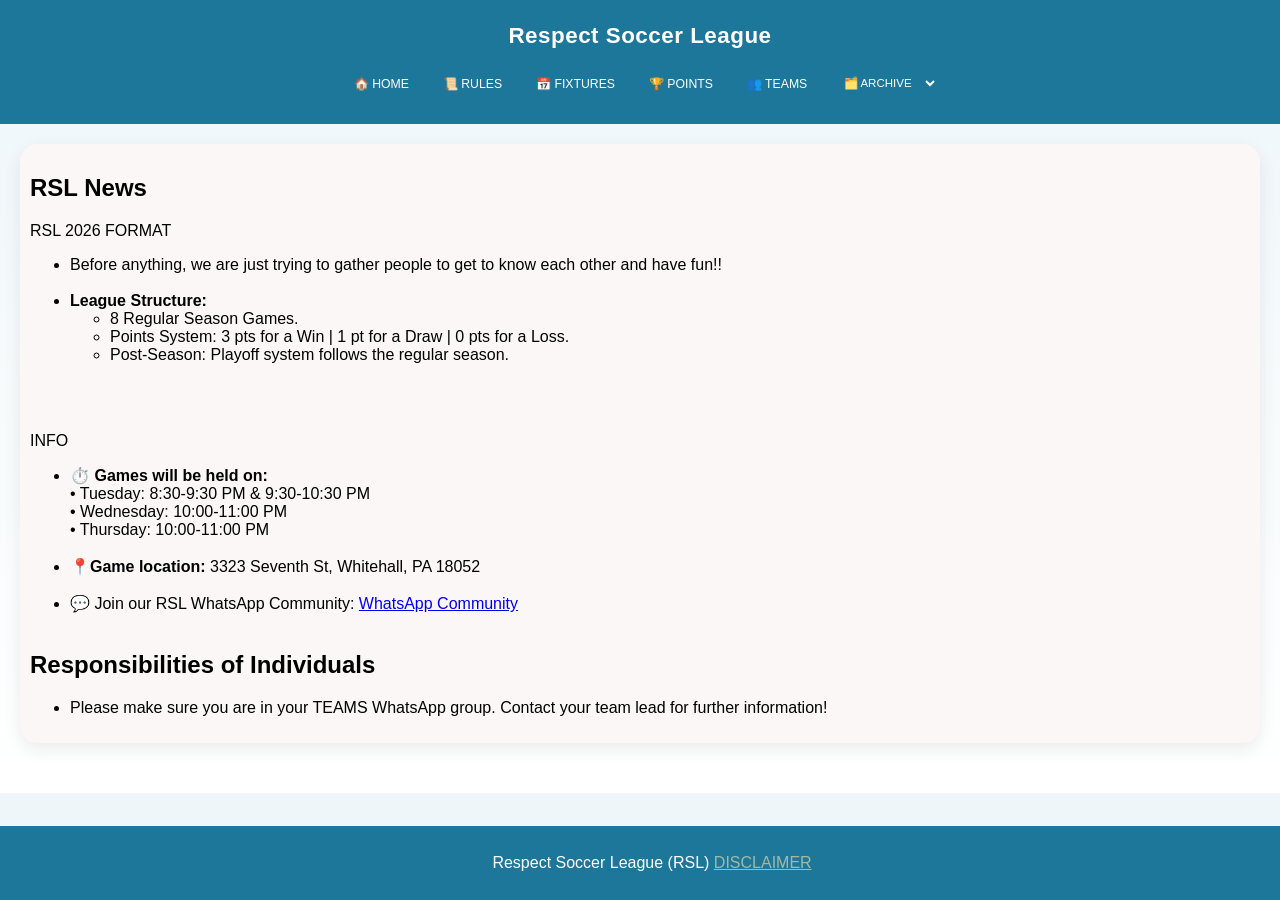
==== index.html @ 3c0e9863 "Update game format and rules" ====
<!DOCTYPE html>
<html lang="en">
<head>
    <meta http-equiv="refresh" content="21600">
        <!-- Google tag (gtag.js) -->
    <script async src="https://www.googletagmanager.com/gtag/js?id=G-33SEFYBZ3E"></script>
    <script>
      window.dataLayer = window.dataLayer || [];
      function gtag(){dataLayer.push(arguments);}
      gtag('js', new Date());

      gtag('config', 'G-33SEFYBZ3E');
    </script>
    <meta charset="UTF-8">
    <meta name="viewport" content="width=device-width, initial-scale=1.0">
    <link rel="stylesheet" href="styles.css">
    <link rel="icon" href="./images/favicon.png" type="image/png">
    <title>RSL</title>
</head>
<script src="nav.js"></script>  
<body>
    <header>
        <h1>Respect Soccer League</h1>
        <button class="menu-toggle" id="menuToggle">
            ☰ <span>Menu</span> ⚽
        </button>
        <nav>
            <ul>
                <li class="always-show"><a href="./">🏠 HOME</a></li>

                <li class="menu-only"><a href="./rules">📜 RULES</a></li>

                <li class="always-show"><a href="./fixtures">📅 FIXTURES</a></li>

                <li class="menu-only"><a href="./league_points">🏆 POINTS</a></li>

                <li class="menu-only"><a href="./teams">👥 TEAMS</a></li>

                <li class="menu-only">
                    <select id="myDropdown">
                        <option value="" selected disabled>🗂️ ARCHIVE</option>

                        <optgroup label="Archive - 2024">
                          <option value="./archive/2024_league_points">League</option>
                          <option value="./archive/2024_group_a_points">Group A</option>
                          <option value="./archive/2024_group_b_points">Group B</option>
                        </optgroup>
                        
                        <optgroup label="Archive - 2023">
                          <option value="./archive/2023">League</option>
                        </optgroup>
                    </select>
                </li>            
            </ul>
        </nav>
    </header>

    <main>
        <section class="teams">
            <h2>RSL News</h2>
            <p>RSL 2026 FORMAT</p>
            <ul>
                <li>Before anything, we are just trying to gather people to get to know each other and have fun!!</li>
                <br>
                <li><strong>League Structure:</strong>
                    <ul>
                        <li>8 Regular Season Games.</li>
                        <li>Points System: 3 pts for a Win | 1 pt for a Draw | 0 pts for a Loss.</li>
                        <li>Post-Season: Playoff system follows the regular season.</li>
                    </ul>
                </li>
                <br>
            </ul>

            <br>

            <p>INFO</p>
            <ul>
                <li>⏱️ <strong>Games will be held on:</strong>
                    <br>• Tuesday: 8:30-9:30 PM & 9:30-10:30 PM
                    <br>• Wednesday: 10:00-11:00 PM
                    <br>• Thursday: 10:00-11:00 PM
                </li>
                <br>
                <li>📍<strong>Game location:</strong> 3323 Seventh St, Whitehall, PA 18052</li>
                <br>
                <li>💬 Join our RSL WhatsApp Community: <a href="https://chat.whatsapp.com/EWwjr1f79zW0HqxTsPFNQQ">WhatsApp Community</a></li>
                <br>
            </ul>

            <h2>Responsibilities of Individuals</h2>
            <ul>
                <li>Please make sure you are in your TEAMS WhatsApp group. Contact your team lead for further information!</li>
            </ul>
        </section>
    </main>

    <footer>
        <p> Respect Soccer League (RSL) <a class="disclaimer" href="./disclaimer"> DISCLAIMER</a></p>
    </footer>
</body>
</html>
---- styles.css ----
body {
    font-family: Arial, sans-serif;
    margin: 0;
    padding: 0;
    background: linear-gradient(to bottom, #eef6f9, #ffffff);
}

header {
    background-color: rgb(29, 119, 155);
    color: white;
    padding: .1rem;
    text-align: center;
    z-index: 1000;
}

.header2 {
    background-color: rgb(29, 119, 155);
    color: white;
    padding: .1rem;
    text-align: center;
    width: 100%;
    position: fixed;
    transition: top 0.6s;
    z-index: 1000;
}

header h1 {
    font-size: 1.4em;
    font-weight: 700;
    letter-spacing: 0.5px;
}  

nav ul {
    list-style: none;
    font-size: .90em; 
}

nav ul li {
    display: inline;
    margin-right: 15px;
}

nav ul li a {
    color: white;
    text-decoration: none;
    font-size: .5em
}

main {
    padding: 20px;
}

.mainpadding {
    padding: 3px;
}

.teams, .fixtures {
    margin-bottom: 30px;
}

footer {
    background-color: rgb(29, 119, 155);
    color: white;
    text-align: center;
    padding: .75rem;
    position: fixed;
    bottom: 0;
    width: 100%;
}

.disclaimer {
    color: #a2b9a2;
}

/* Additional styles for teams page */
.teams {
    background-color: #fcf7f7;
    padding: 10px;
    border-radius: 40px;
}

/* Additional styles for pointss page */
.pointss {
    background-color: #d2edee;
    padding: 15px;
    border-radius: 40px;
    margin-bottom: 20px;
}

/* Additional styles for pointss2 page */
.pointss2 {
    background-color: #65939322;
    padding: 15px;
    border-radius: 40px;
    margin-bottom: 20px;
}




/* Additional styles for fixtures page */
.fixtures th[colspan] {
    background-color: #84c7db;
    padding: 3px;
    border-radius: 0px;
}

.fixtures ul {
    list-style: none;
    padding: 0;
}

.fixtures li {
    margin-bottom: 10px;
}

.fixtures h2 {
    text-align: center;
    background-color: #55b3ce;
    border-radius: 40px;
}

.fixtures table {
    text-align: center;
    background-color: #eef8fb;
}

.fixtures tr {
    text-align: center;
    background-color: #cbebf3;
}

/* Use class when on current week on the fixture.html file */
.current h2 {
    text-align: center;
    background-color: #1dc211;
    border-radius: 40px;
}

.currenttable th {
    text-align: center;
    background-color: #49d83e;
}

.currenttable tr {
    text-align: center;
    background-color: rgb(193, 235, 189);
}

/* Use class when on week is completed on the fixture.html file */
.done h2 {
    text-align: center;
    background-color: #e32323;
    border-radius: 40px;
}

.donetable th {
    text-align: center;
    background-color: #e55040;
}

.donetable tr {
    text-align: center;
    background-color: #d5cdcd;
}




/* Additional styles for points page */
.points {
    background-color: #fcf7f7;
    padding: 20px;
    border-radius: 40px;
    overflow-x: auto; /* Add horizontal scrollbar if needed */
}

table {
    width: 100%;
    border-collapse: collapse;
    margin-top: 10px;
    table-layout: fixed;
}

th, td {
    padding: 2px;
    text-align: center;
    border: 1.3px solid rgba(19, 16, 16, 0.914);
}

th {
    background-color: #f2f2f2e7;
}

/* Style the header cells differently if needed */
/* th:nth-child(1) { background-color: #ccc; } */


@media (max-width: 600px) {
    nav ul {
      flex-wrap: wrap;
      gap: 6px;
    }
  
    nav ul li a,
    nav select {
      font-size: 0.9em;
    }

    table {
        font-size: 0.8em;
      }
    
      th, td {
        padding: 6px;
      }
  }  

iframe {
    max-width: 100%;
}

/* Custom styles for the dropdown */
select {
    
    border: none;
    font-family: Arial, sans-serif;
    margin: 0;
    background-color: rgb(29, 119, 155);
    color: white;
    text-align: center;
    text-decoration: none;
    font-size: .5em
}

/* Style for the options */
select option {
    background-color: rgb(29, 119, 155); /* Set background color for options */
    color: #333; /* Set text color for options */
}

/* Style for the selected option */
select option:checked {
    background-color: rgb(29, 119, 155); /* Set background color for the selected option */
}

img {
    max-width: 100%;
    height: auto; /* This ensures the image maintains its aspect ratio */
}

.archive_div {
    background-color: rgb(226, 236, 246);
    padding: 10px;
    border-radius: 30px;
    margin-bottom: 5px;
}

.archive_ol {
    font-size: .9em
}

/* ============================= */
/* MODERN NAV OVERRIDES */
/* ============================= */

header {
    position: sticky;
    top: 0;
    z-index: 1000;
    padding: 8px 12px;
  }
  
  nav ul {
    display: flex;
    justify-content: center;
    align-items: center;
    gap: 10px;
    padding: 6px 0;
  }
  
  nav ul li {
    display: block; /* override inline */
    margin: 0;
  }
  
  nav ul li a {
    font-size: 0.85em; /* readable on mobile */
    padding: 6px 12px;
    border-radius: 8px;
    transition: background 0.2s ease;
  }
  
  nav ul li a:hover,
  nav ul li a.active {
    background: rgba(255, 255, 255, 0.25);
  }
  
  /* Dropdown match nav style */
  nav select {
    font-size: 0.8em;
    padding: 6px 10px;
    border-radius: 8px;
  }
  
  .teams,
  .fixtures,
  .points,
  .pointss,
  .pointss2 {
    border-radius: 18px;
    box-shadow: 0 6px 18px rgba(0, 0, 0, 0.08);
  }

  /* ============================= */
/* HAMBURGER MENU */
/* ============================= */

.menu-toggle {
    display: none;
    align-items: center;
    gap: 6px;
    font-size: 1.1em;
    font-weight: 600;
    background: rgba(255,255,255,0.15);
    border: 1px solid rgba(255,255,255,0.4);
    color: white;
    -webkit-tap-highlight-color: transparent;
    padding: 6px 12px;
    border-radius: 20px;
  }
  
  .menu-toggle span {
    font-size: 0.9em;
  }
  
  /* Mobile only */
  @media (max-width: 600px) {
    .menu-toggle {
      display: inline-flex;
    }
  
    nav {
      display: none;
    }
  
    nav.open {
      display: block;
    }
  
    nav ul {
      flex-direction: column;
      gap: 8px;
      background-color: rgb(29, 119, 155);
      padding: 10px;
      border-radius: 10px;
    }
  
    nav ul li a,
    nav select {
      width: 100%;
      text-align: center;
      font-size: 1em;
    }
  }
  
  select optgroup {
    font-weight: bold;
  }
  
.fixtures-table {
    width: 100%;
    border-collapse: separate; /* Changed from collapse to separate */
    border-spacing: 0;         /* Keeps internal borders tight */
    margin-bottom: 0;          /* Reset this so it doesn't fight the container */
    border: 2px solid #333;
    box-shadow: 0 4px 6px rgba(0,0,0,0.1); /* Optional: adds a nice shadow to separate them visually */
}

/* The top "Week 1" style bar */
.week-title-row th {
    background-color: #8bbcd5; /* Teal/Blue color from your image */
    color: black;
    padding: 6px !important;   /* Was 12px */
    font-size: 1.1rem !important; /* Was 1.4rem */
    letter-spacing: 2px;
    border: 1px solid #333;
    text-shadow: 1px 1px 2px rgba(0,0,0,0.2);
    text-transform: uppercase;
    letter-spacing: 2px;
}

/* The Date Header style bar */
.date-header-row th {
    background-color: #b3d7e9; /* Lighter blue */
    color: #000;
    padding: 4px !important;   /* Was 8px */
    font-size: 0.95rem !important; /* Was 1.1rem */
    border: 1px solid #333;
}

/* The main table headers (Home, Dates, Away) */
.fixtures-table thead th {
    background-color: #8bbcd5;
    padding: 10px;
    border: 1px solid #333;
}

/* Individual game rows */
.game-row td {
    padding: 5px 10px !important; /* Was 10px all around */
    font-size: 0.9rem;
    text-align: center;
    border: 1px solid #333;
    background-color: #ebf5fa;
}

/* Make the score stand out a bit */
.score {
    font-weight: bold;
}

/* Container for the standings */
#standings-container {
    margin: 20px auto;
    max-width: 900px;
    overflow-x: auto;
}

/* This adds the gap between the weeks */
.week-container {
    margin-bottom: 30px !important; /* Increase this to 60px or more */
    display: block;
    clear: both;
    position: relative;
}

/* Target only the standings table to avoid breaking other tables */
.standings-table {
    table-layout: auto !important; /* Allow columns to resize based on content */
    width: 100%;
}

/* Give the team column as much space as possible */
.col-team, .team-cell {
    width: 35% !important;
    text-align: left !important;
    padding-left: 12px !important;
    font-weight: bold;
}

/* Make all the number columns small and uniform */
.col-stat {
    width: 7%; 
    font-size: 0.85em;
    white-space: nowrap;
}

/* Ensure data cells match the header alignment */
.standings-table td:first-child {
    text-align: left !important;
    padding-left: 15px !important;
    font-size: 0.9em; /* Slightly smaller text helps fit longer names */
}

@media (max-width: 768px) {
    .standings-table {
        font-size: 0.72em; /* Slightly smaller for mobile fit */
    }
    .col-team {
        width: 30% !important;
    }
    th, td {
        padding: 4px 1px; /* Tighter padding for mobile */
    }
}

/* Only applies to phones/small screens */
@media (max-width: 480px) {
    
    /* 1. Tighten the overall cell padding */
    .fixtures-table td, 
    .fixtures-table th {
        padding: 4px 2px !important; 
    }

    /* 2. Shrink the font size for team names */
    .game-row td {
        font-size: 0.82rem !important;
        line-height: 1.2;
    }

    /* 3. Make the Score (Middle Column) narrower */
    /* This targets the 2nd cell in every row */
    .game-row td:nth-child(2),
    .fixtures-table th:nth-child(2) {
        width: 70px !important; 
        font-size: 0.75rem !important;
        white-space: nowrap;
        /* background-color: #f9f9f9; Optional: subtle tint to distinguish it */
    }

    /* 4. Shrink the Week and Date headers further for mobile */
    .week-title-row th {
        font-size: 1rem !important;
        padding: 5px !important;
    }
    
    .date-header-row th {
        font-size: 0.85rem !important;
        padding: 3px !important;
    }
}

/* Add this to your CSS file */
.score:contains("BYE") {
    color: #e92106;
    font-style: italic;
    font-size: 0.85rem;
}
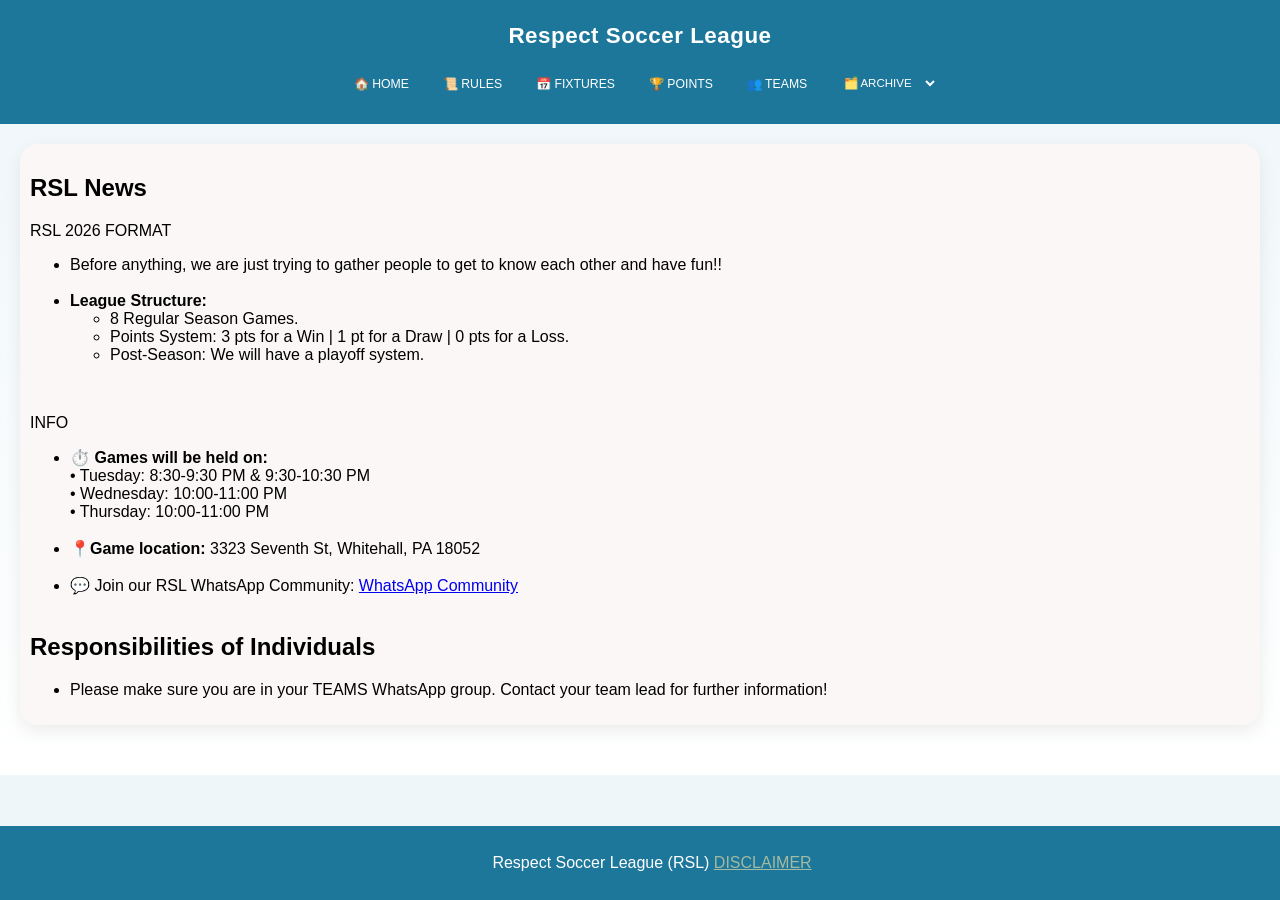
==== commit 828dab16: "Update wording" ====
--- a/index.html
+++ b/index.html
@@ -66,10 +66,9 @@
                     <ul>
                         <li>8 Regular Season Games.</li>
                         <li>Points System: 3 pts for a Win | 1 pt for a Draw | 0 pts for a Loss.</li>
-                        <li>Post-Season: Playoff system follows the regular season.</li>
+                        <li>Post-Season: We will have a playoff system.</li>
                     </ul>
                 </li>
-                <br>
             </ul>
 
             <br>
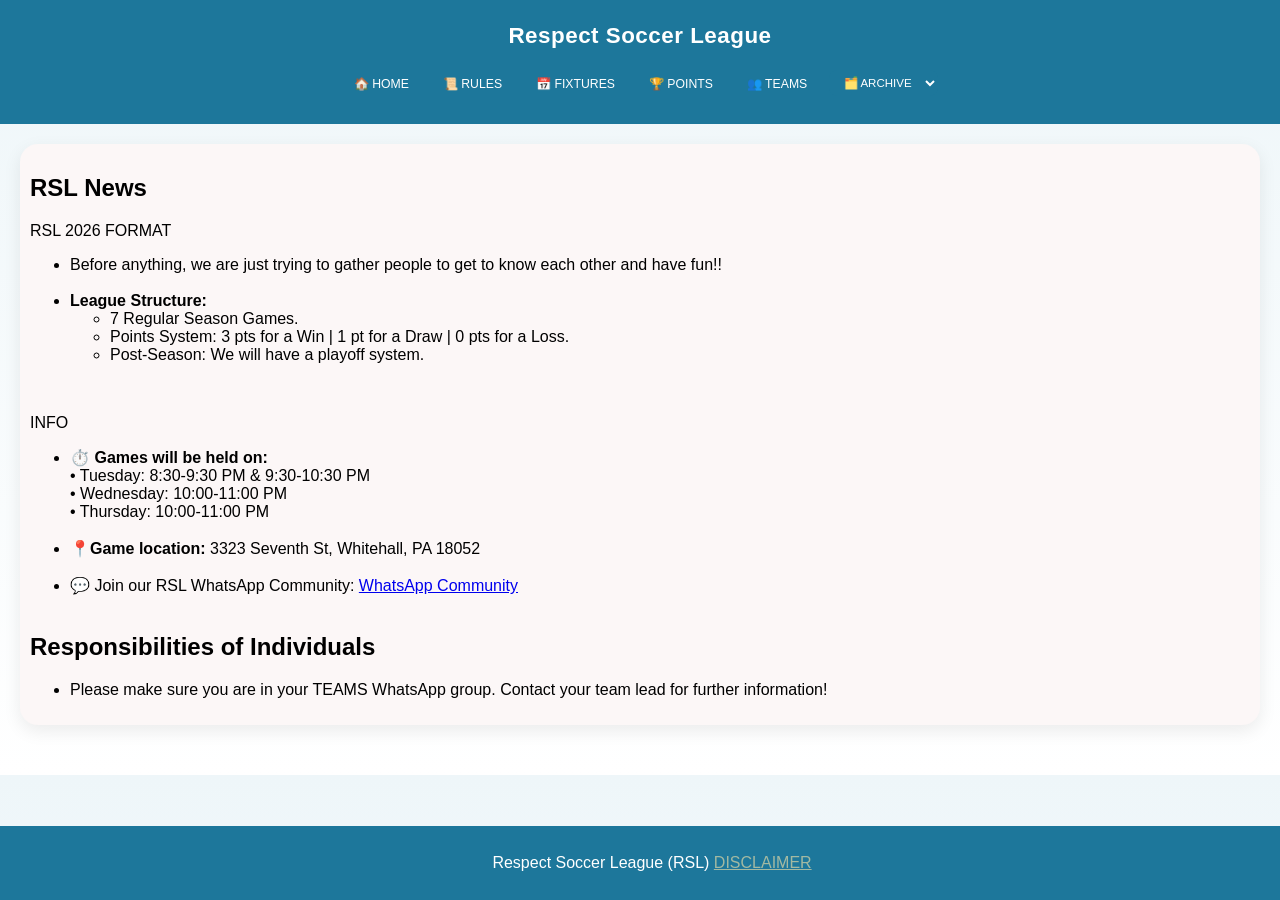
==== commit ef6caa92: "Update homepage" ====
--- a/index.html
+++ b/index.html
@@ -64,7 +64,7 @@
                 <br>
                 <li><strong>League Structure:</strong>
                     <ul>
-                        <li>8 Regular Season Games.</li>
+                        <li>7 Regular Season Games.</li>
                         <li>Points System: 3 pts for a Win | 1 pt for a Draw | 0 pts for a Loss.</li>
                         <li>Post-Season: We will have a playoff system.</li>
                     </ul>
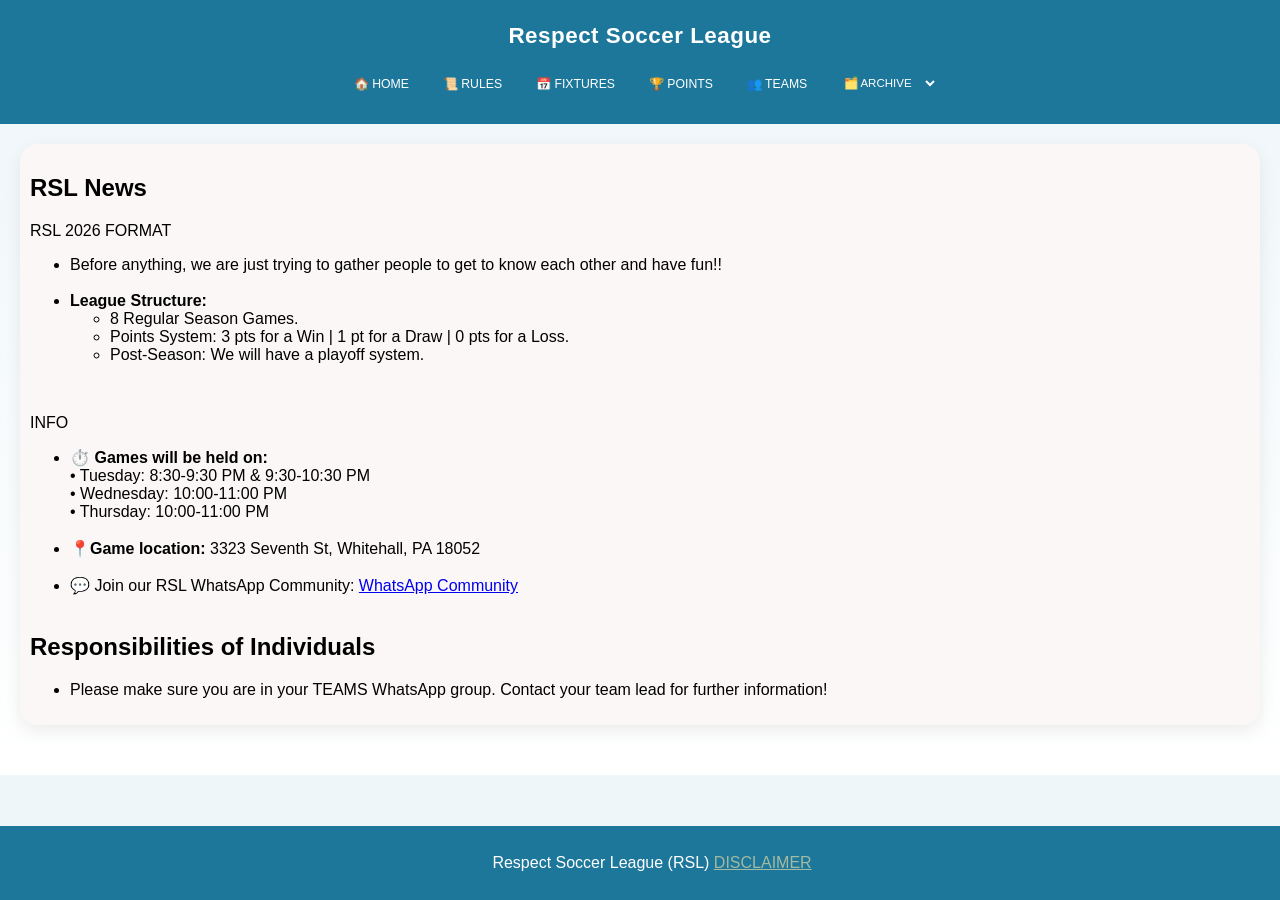
==== commit a1a31b36: "Update fixture" ====
--- a/index.html
+++ b/index.html
@@ -64,7 +64,7 @@
                 <br>
                 <li><strong>League Structure:</strong>
                     <ul>
-                        <li>7 Regular Season Games.</li>
+                        <li>8 Regular Season Games.</li>
                         <li>Points System: 3 pts for a Win | 1 pt for a Draw | 0 pts for a Loss.</li>
                         <li>Post-Season: We will have a playoff system.</li>
                     </ul>
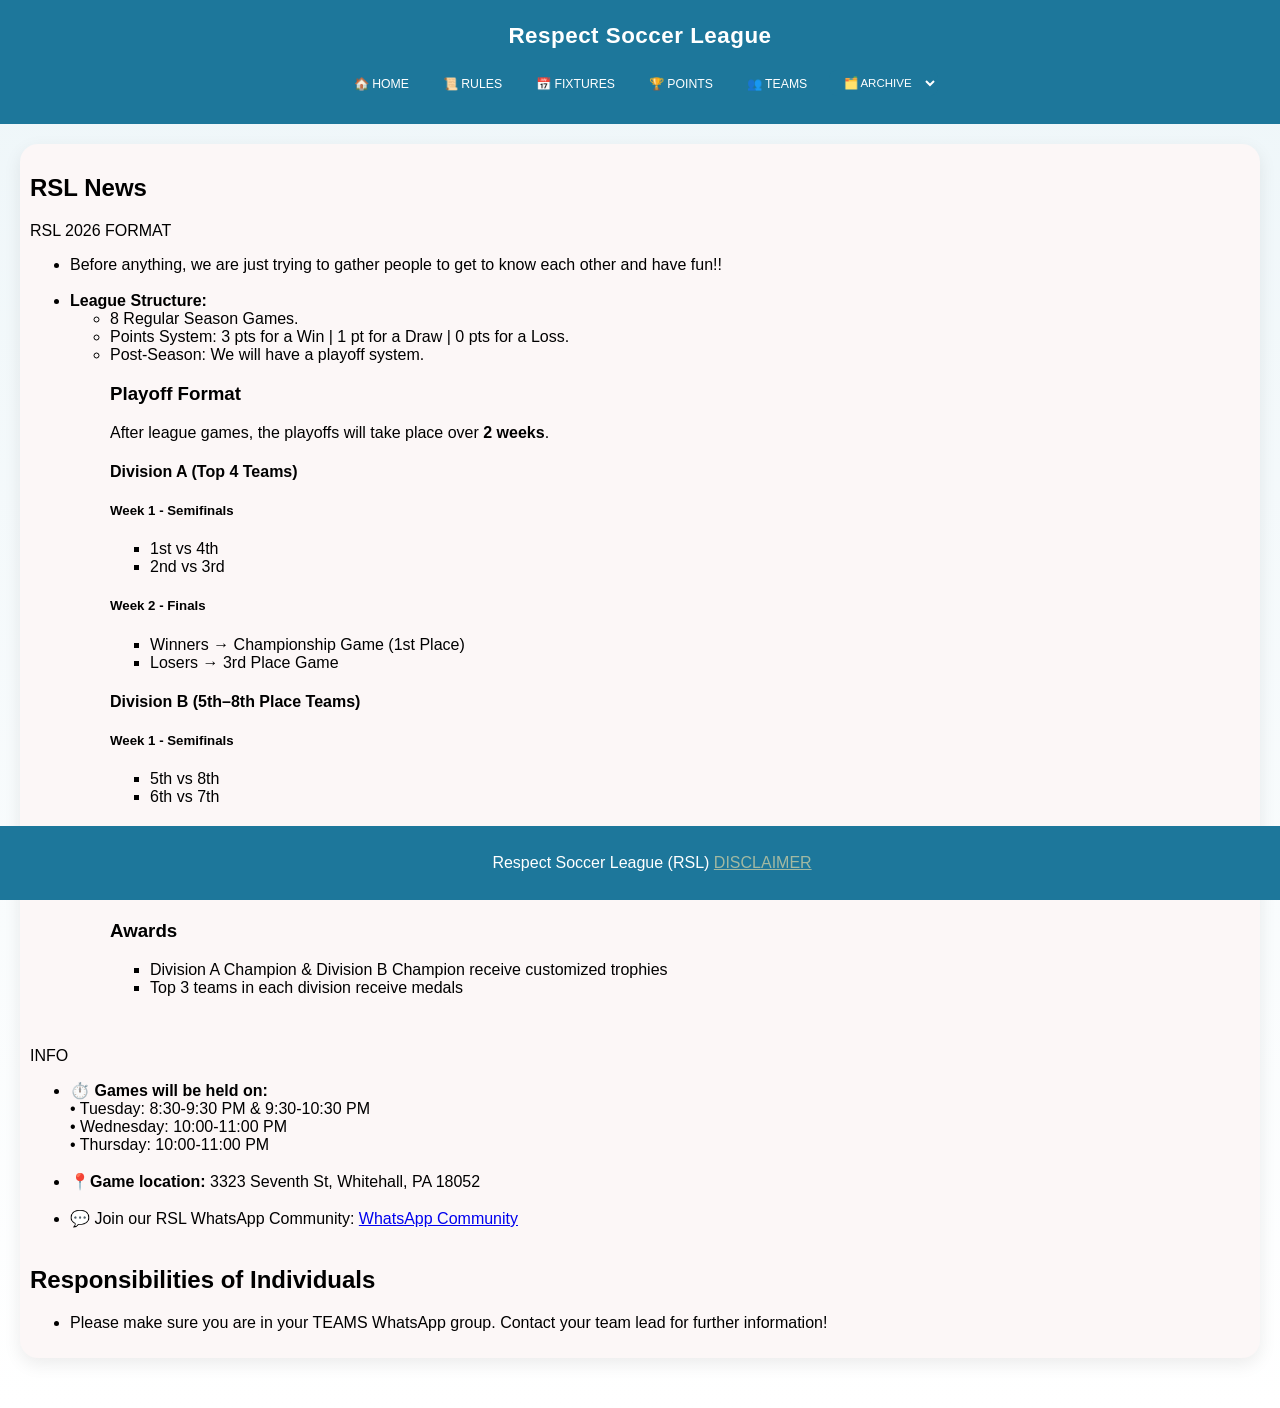
==== commit 48a75133: "PLAYOFF FILES ADDED" ====
--- a/index.html
+++ b/index.html
@@ -67,6 +67,60 @@
                         <li>8 Regular Season Games.</li>
                         <li>Points System: 3 pts for a Win | 1 pt for a Draw | 0 pts for a Loss.</li>
                         <li>Post-Season: We will have a playoff system.</li>
+                        <div class="playoff-format">
+                        <h3>Playoff Format</h3>
+                        <p>
+                            After league games, the playoffs will take place over <strong>2 weeks</strong>.
+                        </p>
+
+                        <div class="division">
+                            <h4>Division A (Top 4 Teams)</h4>
+
+                            <div class="week">
+                            <h5>Week 1 - Semifinals</h5>
+                            <ul>
+                                <li>1st vs 4th</li>
+                                <li>2nd vs 3rd</li>
+                            </ul>
+                            </div>
+
+                            <div class="week">
+                            <h5>Week 2 - Finals</h5>
+                            <ul>
+                                <li>Winners → Championship Game (1st Place)</li>
+                                <li>Losers → 3rd Place Game</li>
+                            </ul>
+                            </div>
+                        </div>
+
+                        <div class="division">
+                            <h4>Division B (5th–8th Place Teams)</h4>
+
+                            <div class="week">
+                            <h5>Week 1 - Semifinals</h5>
+                            <ul>
+                                <li>5th vs 8th</li>
+                                <li>6th vs 7th</li>
+                            </ul>
+                            </div>
+
+                            <div class="week">
+                            <h5>Week 2 - Finals</h5>
+                            <ul>
+                                <li>Winners → Division B Final (1st Place)</li>
+                                <li>Losers → 3rd Place Game</li>
+                            </ul>
+                            </div>
+                        </div>
+                        </div>
+
+                        <div class="awards">
+                        <h3>Awards</h3>
+                        <ul>
+                            <li>Division A Champion & Division B Champion receive customized trophies</li>
+                            <li>Top 3 teams in each division receive medals</li>
+                        </ul>
+                        </div>
                     </ul>
                 </li>
             </ul>
--- a/styles.css
+++ b/styles.css
@@ -368,63 +368,94 @@
     font-weight: bold;
   }
   
+/* ============================= */
+/* MODERN FIXTURES TABLE - V2   */
+/* ============================= */
+
+.week-container {
+    margin-bottom: 40px !important; 
+    display: block;
+    position: relative;
+    background: #ffffff;
+    border-radius: 16px;
+    box-shadow: 0 8px 24px rgba(29, 119, 155, 0.12);
+    overflow: hidden; 
+    border: 1px solid #d2edee;
+    /* FIX: Ensure no internal padding pushes the header down */
+    padding: 0 !important; 
+}
+
 .fixtures-table {
     width: 100%;
-    border-collapse: separate; /* Changed from collapse to separate */
-    border-spacing: 0;         /* Keeps internal borders tight */
-    margin-bottom: 0;          /* Reset this so it doesn't fight the container */
-    border: 2px solid #333;
-    box-shadow: 0 4px 6px rgba(0,0,0,0.1); /* Optional: adds a nice shadow to separate them visually */
-}
-
-/* The top "Week 1" style bar */
+    border-collapse: collapse;
+    margin: 0; /* Ensures the table stays flush to the top */
+}
+
+/* 1. DARKER WEEK TITLE ROW */
 .week-title-row th {
-    background-color: #8bbcd5; /* Teal/Blue color from your image */
-    color: black;
-    padding: 6px !important;   /* Was 12px */
-    font-size: 1.1rem !important; /* Was 1.4rem */
+    /* Using a deeper blue for better hierarchy */
+    background-color: #135371; 
+    color: #ffffff;
+    padding: 16px !important;   
+    font-size: 1.3rem !important; /* Made it bigger */
+    font-weight: 700;
     letter-spacing: 2px;
-    border: 1px solid #333;
-    text-shadow: 1px 1px 2px rgba(0,0,0,0.2);
+    border: none;
     text-transform: uppercase;
-    letter-spacing: 2px;
-}
-
-/* The Date Header style bar */
+}
+
+/* 2. THE COLUMN HEADERS (Home, Dates, Away) */
+.col-header, .fixtures-table thead th {
+    background-color: #77a3b6; 
+    color: #1e293b;
+    padding: 12px;
+    border: none;
+    font-weight: 600;
+}
+
+/* 3. DARKER & BIGGER DATE HEADERS */
 .date-header-row th {
-    background-color: #b3d7e9; /* Lighter blue */
-    color: #000;
-    padding: 4px !important;   /* Was 8px */
-    font-size: 0.95rem !important; /* Was 1.1rem */
-    border: 1px solid #333;
-}
-
-/* The main table headers (Home, Dates, Away) */
-.fixtures-table thead th {
-    background-color: #8bbcd5;
-    padding: 10px;
-    border: 1px solid #333;
+    background-color: #b3d7e9; 
+    color: #0f172a; /* Darker navy for better contrast */
+    padding: 12px !important;   
+    font-size: 1.1rem !important; /* Made it bigger */
+    border: none;
+    border-bottom: 1px solid #99c2d6;
+}
+
+/* 4. DARKER & BIGGER SCORES */
+.score {
+    font-weight: 800 !important; /* Extra bold */
+    font-size: 1.1rem !important; /* Larger text */
+    color: #000000 !important;  /* Pure black for maximum punch */
+    background-color: #e2eff5 !important;
 }
 
 /* Individual game rows */
 .game-row td {
-    padding: 5px 10px !important; /* Was 10px all around */
-    font-size: 0.9rem;
-    text-align: center;
-    border: 1px solid #333;
+    padding: 14px 10px !important; 
+    font-size: 1rem;
+    text-align: center;
+    border: none;
+    border-bottom: 1px solid #e2ecef;
     background-color: #ebf5fa;
-}
-
-/* Make the score stand out a bit */
+    color: #334155;
+}
+
+.game-row:last-child td {
+    border-bottom: none;
+}
+
+/* Make the score stand out a bit more naturally */
 .score {
-    font-weight: bold;
-}
-
-/* Container for the standings */
-#standings-container {
-    margin: 20px auto;
-    max-width: 900px;
-    overflow-x: auto;
+    font-weight: 700;
+    color: #0f172a;
+    background-color: #e2eff5 !important; /* Slightly darker shade to highlight the center */
+}
+
+/* Subtle hover effect so users know what row they are looking at */
+.game-row:hover td {
+    background-color: #f4f9fb;
 }
 
 /* This adds the gap between the weeks */
@@ -512,9 +543,10 @@
     }
 }
 
-/* Add this to your CSS file */
-.score:contains("BYE") {
+/* Update Bye Text for the new size */
+.bye-text {
     color: #e92106;
     font-style: italic;
-    font-size: 0.85rem;
+    font-weight: 700;
+    font-size: 0.95rem;
 }
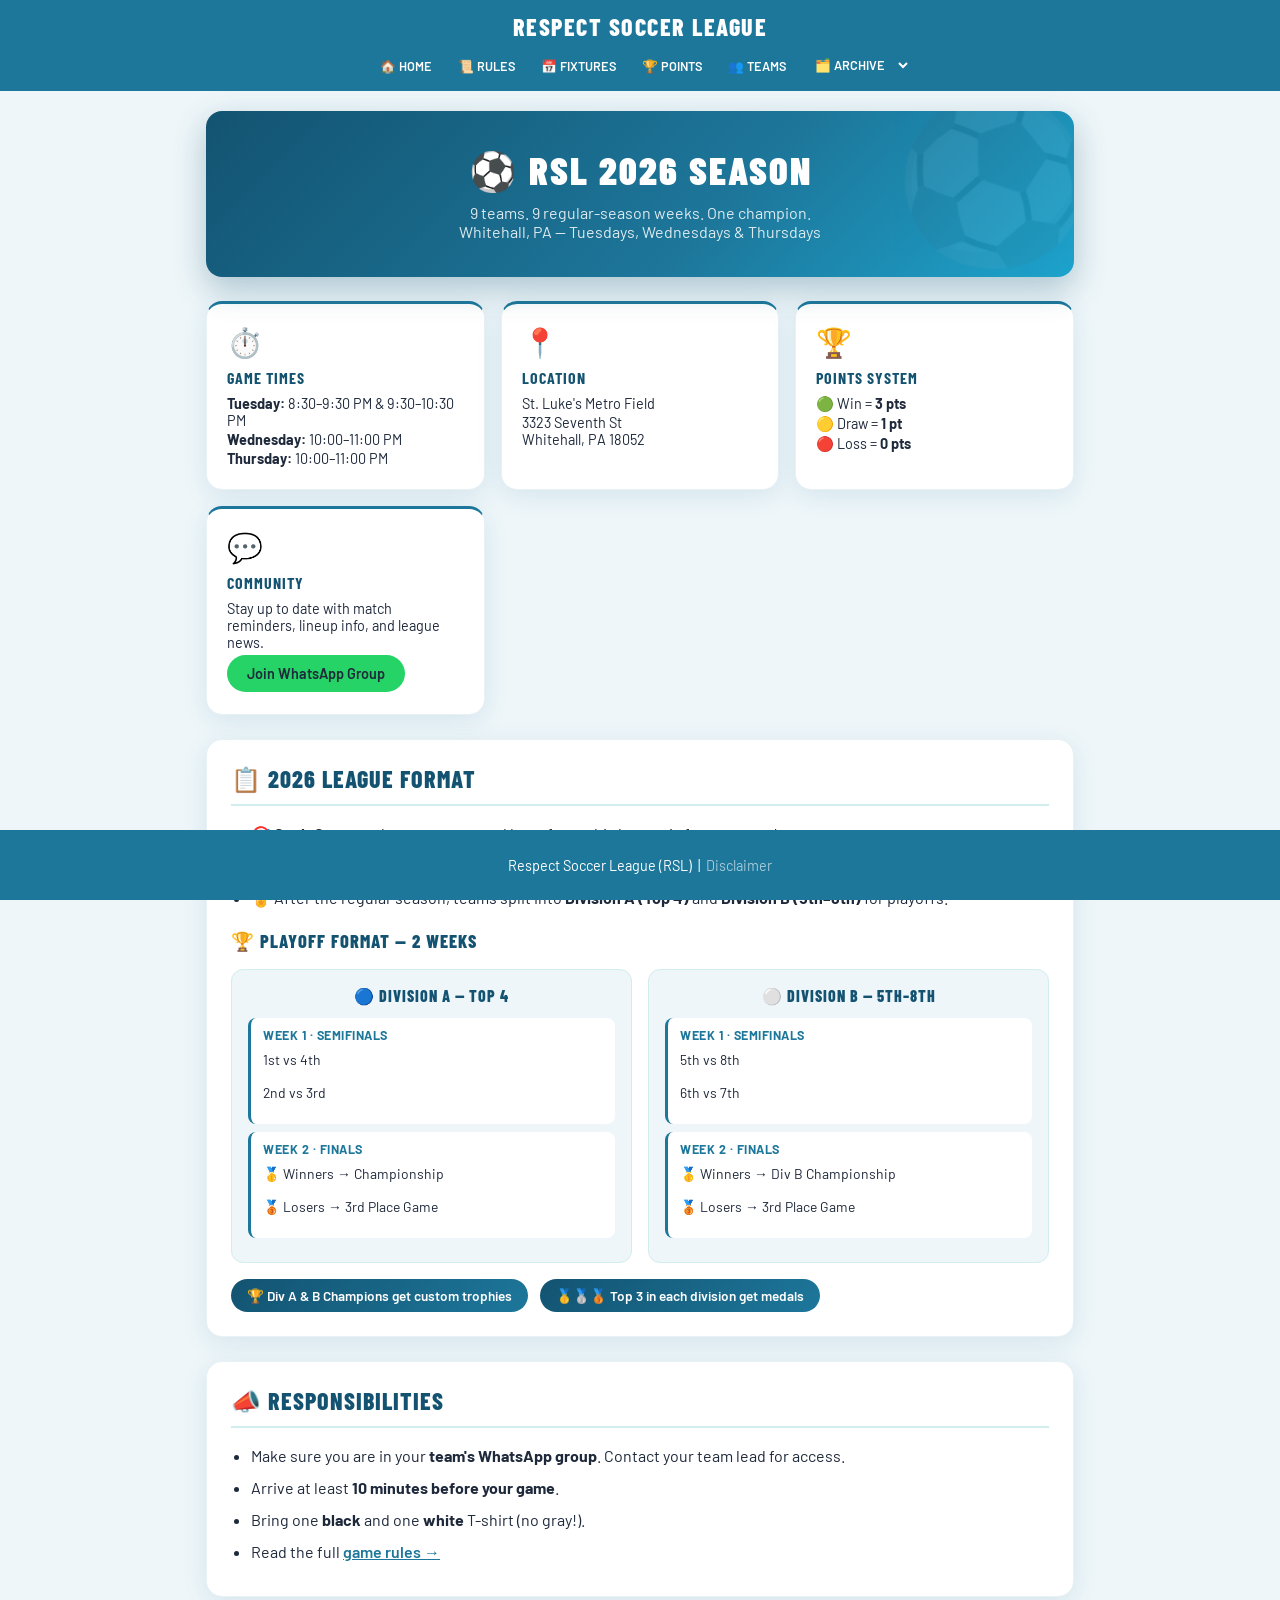
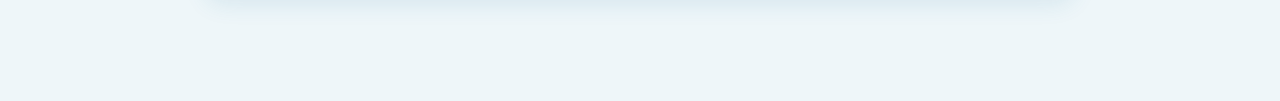
==== commit 40af08c5: "Update files to improve site" ====
--- a/index.html
+++ b/index.html
@@ -1,155 +1,143 @@
 <!DOCTYPE html>
 <html lang="en">
 <head>
-    <meta http-equiv="refresh" content="21600">
-        <!-- Google tag (gtag.js) -->
-    <script async src="https://www.googletagmanager.com/gtag/js?id=G-33SEFYBZ3E"></script>
-    <script>
-      window.dataLayer = window.dataLayer || [];
-      function gtag(){dataLayer.push(arguments);}
-      gtag('js', new Date());
+  <!-- Google tag (gtag.js) -->
+  <script async src="https://www.googletagmanager.com/gtag/js?id=G-33SEFYBZ3E"></script>
+  <script>
+    window.dataLayer = window.dataLayer || [];
+    function gtag(){dataLayer.push(arguments);}
+    gtag('js', new Date());
+    gtag('config', 'G-33SEFYBZ3E');
+  </script>
+  <meta http-equiv="refresh" content="21600">
+  <meta charset="UTF-8">
+  <meta name="viewport" content="width=device-width, initial-scale=1.0">
+  <meta name="description" content="Respect Soccer League (RSL) — 2026 Season. Fixtures, standings, rules, and team info for the RSL in Whitehall, PA.">
+  <title>RSL — Respect Soccer League</title>
+  <link rel="stylesheet" href="styles.css">
+  <link rel="icon" href="./images/favicon.png" type="image/png">
+</head>
 
-      gtag('config', 'G-33SEFYBZ3E');
-    </script>
-    <meta charset="UTF-8">
-    <meta name="viewport" content="width=device-width, initial-scale=1.0">
-    <link rel="stylesheet" href="styles.css">
-    <link rel="icon" href="./images/favicon.png" type="image/png">
-    <title>RSL</title>
-</head>
-<script src="nav.js"></script>  
+<!-- nav.js injects the nav into <header> automatically -->
+<script src="nav.js"></script>
+
 <body>
-    <header>
-        <h1>Respect Soccer League</h1>
-        <button class="menu-toggle" id="menuToggle">
-            ☰ <span>Menu</span> ⚽
-        </button>
-        <nav>
-            <ul>
-                <li class="always-show"><a href="./">🏠 HOME</a></li>
+  <header>
+    <h1>Respect Soccer League</h1>
+    <!-- nav injected by nav.js -->
+  </header>
 
-                <li class="menu-only"><a href="./rules">📜 RULES</a></li>
+  <main>
 
-                <li class="always-show"><a href="./fixtures">📅 FIXTURES</a></li>
+    <!-- ── HERO ───────────────────────────────────── -->
+    <div class="hero">
+      <h2>⚽ RSL 2026 Season</h2>
+      <p>9 teams. 9 regular-season weeks. One champion.<br>Whitehall, PA — Tuesdays, Wednesdays & Thursdays</p>
+    </div>
 
-                <li class="menu-only"><a href="./league_points">🏆 POINTS</a></li>
+    <!-- ── QUICK INFO CARDS ────────────────────────── -->
+    <div class="info-grid">
+      <div class="info-card">
+        <span class="card-icon">⏱️</span>
+        <h3>Game Times</h3>
+        <p><strong>Tuesday:</strong> 8:30–9:30 PM &amp; 9:30–10:30 PM</p>
+        <p><strong>Wednesday:</strong> 10:00–11:00 PM</p>
+        <p><strong>Thursday:</strong> 10:00–11:00 PM</p>
+      </div>
+      <div class="info-card">
+        <span class="card-icon">📍</span>
+        <h3>Location</h3>
+        <p>St. Luke's Metro Field</p>
+        <p><a href="https://maps.google.com/?q=3323+Seventh+St,+Whitehall,+PA+18052" target="_blank" rel="noopener">3323 Seventh St<br>Whitehall, PA 18052</a></p>
+      </div>
+      <div class="info-card">
+        <span class="card-icon">🏆</span>
+        <h3>Points System</h3>
+        <p>🟢 Win = <strong>3 pts</strong></p>
+        <p>🟡 Draw = <strong>1 pt</strong></p>
+        <p>🔴 Loss = <strong>0 pts</strong></p>
+      </div>
+      <div class="info-card">
+        <span class="card-icon">💬</span>
+        <h3>Community</h3>
+        <p>Stay up to date with match reminders, lineup info, and league news.</p>
+        <a class="whatsapp-btn" href="https://chat.whatsapp.com/EWwjr1f79zW0HqxTsPFNQQ" target="_blank" rel="noopener">
+          Join WhatsApp Group
+        </a>
+      </div>
+    </div>
 
-                <li class="menu-only"><a href="./teams">👥 TEAMS</a></li>
+    <!-- ── LEAGUE FORMAT ───────────────────────────── -->
+    <div class="section-card">
+      <h2>📋 2026 League Format</h2>
+      <ul>
+        <li>🎯 <strong>Goal:</strong> Get together, compete, and have fun — this league is for everyone!</li>
+        <li>📅 <strong>Regular Season:</strong> 8 games per team, round-robin format.</li>
+        <li>🏅 After the regular season, teams split into <strong>Division A (Top 4)</strong> and <strong>Division B (5th–8th)</strong> for playoffs.</li>
+      </ul>
 
-                <li class="menu-only">
-                    <select id="myDropdown">
-                        <option value="" selected disabled>🗂️ ARCHIVE</option>
+      <!-- Playoff bracket -->
+      <div style="margin-top: 20px;">
+        <h3 style="font-family:'Barlow Condensed',Arial,sans-serif; font-weight:800; text-transform:uppercase; letter-spacing:1px; color:var(--brand-dark); font-size:1.15rem; margin-bottom:12px;">🏆 Playoff Format — 2 Weeks</h3>
+        <div class="bracket-grid">
+          <div class="bracket-division">
+            <h4>🔵 Division A — Top 4</h4>
+            <div class="bracket-week">
+              <h5>Week 1 · Semifinals</h5>
+              <ul>
+                <li>1st vs 4th</li>
+                <li>2nd vs 3rd</li>
+              </ul>
+            </div>
+            <div class="bracket-week">
+              <h5>Week 2 · Finals</h5>
+              <ul>
+                <li>🥇 Winners → Championship</li>
+                <li>🥉 Losers → 3rd Place Game</li>
+              </ul>
+            </div>
+          </div>
+          <div class="bracket-division">
+            <h4>⚪ Division B — 5th–8th</h4>
+            <div class="bracket-week">
+              <h5>Week 1 · Semifinals</h5>
+              <ul>
+                <li>5th vs 8th</li>
+                <li>6th vs 7th</li>
+              </ul>
+            </div>
+            <div class="bracket-week">
+              <h5>Week 2 · Finals</h5>
+              <ul>
+                <li>🥇 Winners → Div B Championship</li>
+                <li>🥉 Losers → 3rd Place Game</li>
+              </ul>
+            </div>
+          </div>
+        </div>
 
-                        <optgroup label="Archive - 2024">
-                          <option value="./archive/2024_league_points">League</option>
-                          <option value="./archive/2024_group_a_points">Group A</option>
-                          <option value="./archive/2024_group_b_points">Group B</option>
-                        </optgroup>
-                        
-                        <optgroup label="Archive - 2023">
-                          <option value="./archive/2023">League</option>
-                        </optgroup>
-                    </select>
-                </li>            
-            </ul>
-        </nav>
-    </header>
+        <div class="awards-row">
+          <span class="award-chip">🏆 Div A &amp; B Champions get custom trophies</span>
+          <span class="award-chip">🥇🥈🥉 Top 3 in each division get medals</span>
+        </div>
+      </div>
+    </div>
 
-    <main>
-        <section class="teams">
-            <h2>RSL News</h2>
-            <p>RSL 2026 FORMAT</p>
-            <ul>
-                <li>Before anything, we are just trying to gather people to get to know each other and have fun!!</li>
-                <br>
-                <li><strong>League Structure:</strong>
-                    <ul>
-                        <li>8 Regular Season Games.</li>
-                        <li>Points System: 3 pts for a Win | 1 pt for a Draw | 0 pts for a Loss.</li>
-                        <li>Post-Season: We will have a playoff system.</li>
-                        <div class="playoff-format">
-                        <h3>Playoff Format</h3>
-                        <p>
-                            After league games, the playoffs will take place over <strong>2 weeks</strong>.
-                        </p>
+    <!-- ── RESPONSIBILITIES ────────────────────────── -->
+    <div class="section-card">
+      <h2>📣 Responsibilities</h2>
+      <ul>
+        <li>Make sure you are in your <strong>team's WhatsApp group</strong>. Contact your team lead for access.</li>
+        <li>Arrive at least <strong>10 minutes before your game</strong>.</li>
+        <li>Bring one <strong>black</strong> and one <strong>white</strong> T-shirt (no gray!).</li>
+        <li>Read the full <a href="/rules" style="color:var(--brand); font-weight:600;">game rules →</a></li>
+      </ul>
+    </div>
 
-                        <div class="division">
-                            <h4>Division A (Top 4 Teams)</h4>
+  </main>
 
-                            <div class="week">
-                            <h5>Week 1 - Semifinals</h5>
-                            <ul>
-                                <li>1st vs 4th</li>
-                                <li>2nd vs 3rd</li>
-                            </ul>
-                            </div>
-
-                            <div class="week">
-                            <h5>Week 2 - Finals</h5>
-                            <ul>
-                                <li>Winners → Championship Game (1st Place)</li>
-                                <li>Losers → 3rd Place Game</li>
-                            </ul>
-                            </div>
-                        </div>
-
-                        <div class="division">
-                            <h4>Division B (5th–8th Place Teams)</h4>
-
-                            <div class="week">
-                            <h5>Week 1 - Semifinals</h5>
-                            <ul>
-                                <li>5th vs 8th</li>
-                                <li>6th vs 7th</li>
-                            </ul>
-                            </div>
-
-                            <div class="week">
-                            <h5>Week 2 - Finals</h5>
-                            <ul>
-                                <li>Winners → Division B Final (1st Place)</li>
-                                <li>Losers → 3rd Place Game</li>
-                            </ul>
-                            </div>
-                        </div>
-                        </div>
-
-                        <div class="awards">
-                        <h3>Awards</h3>
-                        <ul>
-                            <li>Division A Champion & Division B Champion receive customized trophies</li>
-                            <li>Top 3 teams in each division receive medals</li>
-                        </ul>
-                        </div>
-                    </ul>
-                </li>
-            </ul>
-
-            <br>
-
-            <p>INFO</p>
-            <ul>
-                <li>⏱️ <strong>Games will be held on:</strong>
-                    <br>• Tuesday: 8:30-9:30 PM & 9:30-10:30 PM
-                    <br>• Wednesday: 10:00-11:00 PM
-                    <br>• Thursday: 10:00-11:00 PM
-                </li>
-                <br>
-                <li>📍<strong>Game location:</strong> 3323 Seventh St, Whitehall, PA 18052</li>
-                <br>
-                <li>💬 Join our RSL WhatsApp Community: <a href="https://chat.whatsapp.com/EWwjr1f79zW0HqxTsPFNQQ">WhatsApp Community</a></li>
-                <br>
-            </ul>
-
-            <h2>Responsibilities of Individuals</h2>
-            <ul>
-                <li>Please make sure you are in your TEAMS WhatsApp group. Contact your team lead for further information!</li>
-            </ul>
-        </section>
-    </main>
-
-    <footer>
-        <p> Respect Soccer League (RSL) <a class="disclaimer" href="./disclaimer"> DISCLAIMER</a></p>
-    </footer>
+  <footer>
+    <p>Respect Soccer League (RSL) &nbsp;|&nbsp; <a class="disclaimer" href="/disclaimer">Disclaimer</a></p>
+  </footer>
 </body>
-</html>+</html>
--- a/styles.css
+++ b/styles.css
@@ -1,552 +1,674 @@
+/* ============================================================
+   RSL — MAIN STYLESHEET
+   Replaces both styles.css and team.css (merged & deduplicated)
+   ============================================================ */
+
+@import url('https://fonts.googleapis.com/css2?family=Barlow+Condensed:wght@400;600;700;800;900&family=Barlow:wght@400;500;600&display=swap');
+
+/* ── CSS VARIABLES ──────────────────────────────────────── */
+:root {
+  --brand:       rgb(29, 119, 155);
+  --brand-dark:  #135371;
+  --brand-mid:   #1a7a9e;
+  --brand-light: #d2edee;
+  --brand-pale:  #eef6f9;
+  --accent:      #1dc211;
+  --danger:      #e32323;
+  --text:        #1e293b;
+  --text-muted:  #64748b;
+  --bg:          #f8fafc;
+  --white:       #ffffff;
+  --radius:      16px;
+  --shadow:      0 6px 24px rgba(29, 119, 155, 0.12);
+}
+
+/* ── RESET / BASE ───────────────────────────────────────── */
+*, *::before, *::after { box-sizing: border-box; }
+
 body {
-    font-family: Arial, sans-serif;
-    margin: 0;
-    padding: 0;
-    background: linear-gradient(to bottom, #eef6f9, #ffffff);
-}
-
+  font-family: 'Barlow', Arial, sans-serif;
+  margin: 0;
+  padding: 0;
+  background: var(--brand-pale);
+  color: var(--text);
+}
+
+img {
+  max-width: 100%;
+  height: auto;
+}
+
+iframe {
+  max-width: 100%;
+}
+
+/* ── HEADER / NAV ───────────────────────────────────────── */
 header {
-    background-color: rgb(29, 119, 155);
-    color: white;
-    padding: .1rem;
+  background-color: var(--brand);
+  color: white;
+  padding: 8px 16px;
+  text-align: center;
+  position: sticky;
+  top: 0;
+  z-index: 1000;
+}
+
+/* Scrolling sticky variant used on fixtures page */
+.header2 {
+  background-color: var(--brand);
+  color: white;
+  padding: 8px 16px;
+  text-align: center;
+  width: 100%;
+  position: sticky;
+  top: 0;
+  z-index: 1000;
+  transition: top 0.3s;
+}
+
+header h1 {
+  font-family: 'Barlow Condensed', Arial, sans-serif;
+  font-size: 1.5em;
+  font-weight: 800;
+  letter-spacing: 1.5px;
+  text-transform: uppercase;
+  margin: 4px 0;
+}
+
+nav ul {
+  list-style: none;
+  display: flex;
+  justify-content: center;
+  align-items: center;
+  flex-wrap: wrap;
+  gap: 4px;
+  padding: 6px 0 4px;
+  margin: 0;
+  font-size: 0.9em;
+}
+
+nav ul li {
+  display: block;
+  margin: 0;
+}
+
+nav ul li a {
+  color: white;
+  text-decoration: none;
+  font-size: 0.88em;
+  font-weight: 600;
+  padding: 5px 11px;
+  border-radius: 8px;
+  transition: background 0.2s ease;
+  white-space: nowrap;
+}
+
+nav ul li a:hover,
+nav ul li a.active {
+  background: rgba(255, 255, 255, 0.25);
+}
+
+/* Archive dropdown */
+select {
+  border: none;
+  font-family: 'Barlow', Arial, sans-serif;
+  background-color: transparent;
+  color: white;
+  text-align: center;
+  font-size: 0.88em;
+  font-weight: 600;
+  padding: 5px 10px;
+  border-radius: 8px;
+  cursor: pointer;
+}
+
+select option,
+select optgroup {
+  background-color: var(--brand-dark);
+  color: white;
+}
+
+select optgroup {
+  font-weight: bold;
+}
+
+/* ── HAMBURGER MENU ─────────────────────────────────────── */
+.menu-toggle {
+  display: none;
+  align-items: center;
+  gap: 6px;
+  font-size: 1em;
+  font-weight: 700;
+  background: rgba(255,255,255,0.15);
+  border: 1px solid rgba(255,255,255,0.4);
+  color: white;
+  -webkit-tap-highlight-color: transparent;
+  padding: 6px 14px;
+  border-radius: 20px;
+  cursor: pointer;
+  margin: 4px auto;
+}
+
+@media (max-width: 600px) {
+  .menu-toggle {
+    display: inline-flex;
+  }
+
+  nav {
+    display: none;
+  }
+
+  nav.open {
+    display: block;
+  }
+
+  nav ul {
+    flex-direction: column;
+    gap: 6px;
+    background-color: var(--brand);
+    padding: 10px;
+    border-radius: 10px;
+  }
+
+  nav ul li a,
+  nav select {
+    width: 100%;
     text-align: center;
-    z-index: 1000;
-}
-
-.header2 {
-    background-color: rgb(29, 119, 155);
-    color: white;
-    padding: .1rem;
-    text-align: center;
-    width: 100%;
-    position: fixed;
-    transition: top 0.6s;
-    z-index: 1000;
-}
-
-header h1 {
-    font-size: 1.4em;
-    font-weight: 700;
-    letter-spacing: 0.5px;
-}  
-
-nav ul {
-    list-style: none;
-    font-size: .90em; 
-}
-
-nav ul li {
-    display: inline;
-    margin-right: 15px;
-}
-
-nav ul li a {
-    color: white;
-    text-decoration: none;
-    font-size: .5em
-}
-
+    font-size: 1em;
+  }
+
+  /* hide items that should only show in menu on mobile */
+  .always-show { display: block; }
+  .menu-only { display: block; }
+}
+
+/* On desktop, always show everything */
+@media (min-width: 601px) {
+  .always-show,
+  .menu-only {
+    display: block;
+  }
+}
+
+/* ── MAIN / LAYOUT ──────────────────────────────────────── */
 main {
-    padding: 20px;
+  padding: 20px 16px 80px;
+  max-width: 900px;
+  margin: 0 auto;
 }
 
 .mainpadding {
-    padding: 3px;
-}
-
-.teams, .fixtures {
-    margin-bottom: 30px;
-}
-
+  padding: 4px;
+}
+
+/* ── CONTENT CARDS ──────────────────────────────────────── */
+.teams,
+.fixtures,
+.points,
+.pointss,
+.pointss2 {
+  background-color: var(--white);
+  padding: 20px;
+  border-radius: var(--radius);
+  box-shadow: var(--shadow);
+  margin-bottom: 24px;
+  border: 1px solid rgba(29, 119, 155, 0.1);
+}
+
+.teams    { background-color: #fcf7f7; }
+.pointss  { background-color: var(--brand-light); }
+.pointss2 { background-color: rgba(101, 147, 147, 0.13); }
+
+/* ── TABLES ─────────────────────────────────────────────── */
+table {
+  width: 100%;
+  border-collapse: collapse;
+  margin-top: 10px;
+}
+
+th, td {
+  padding: 8px 6px;
+  text-align: center;
+  border: 1px solid rgba(19, 16, 16, 0.15);
+}
+
+th {
+  background-color: #f2f2f2;
+  font-family: 'Barlow Condensed', Arial, sans-serif;
+  font-weight: 700;
+  letter-spacing: 0.5px;
+}
+
+/* ── FIXTURES TABLE ─────────────────────────────────────── */
+.week-container {
+  margin-bottom: 32px;
+  background: var(--white);
+  border-radius: var(--radius);
+  box-shadow: var(--shadow);
+  overflow: hidden;
+  border: 1px solid var(--brand-light);
+  padding: 0;
+}
+
+.fixtures-table {
+  width: 100%;
+  border-collapse: collapse;
+  margin: 0;
+  table-layout: fixed; /* Force equal column widths */
+}
+
+/* Lock all three columns to equal thirds */
+.fixtures-table col.col-home,
+.fixtures-table col.col-score,
+.fixtures-table col.col-away,
+.fixtures-table thead tr:not(.week-title-row) th:nth-child(1),
+.fixtures-table thead tr:not(.week-title-row) th:nth-child(2),
+.fixtures-table thead tr:not(.week-title-row) th:nth-child(3),
+.game-row td:nth-child(1),
+.game-row td:nth-child(2),
+.game-row td:nth-child(3) {
+  width: 33.33%;
+  word-wrap: break-word;
+  overflow-wrap: break-word;
+}
+
+.week-title-row th {
+  background-color: var(--brand-dark);
+  color: white;
+  padding: 14px;
+  font-family: 'Barlow Condensed', Arial, sans-serif;
+  font-size: 1.2rem;
+  font-weight: 800;
+  letter-spacing: 2px;
+  border: none;
+  text-transform: uppercase;
+}
+
+.fixtures-table thead th {
+  background-color: #77a3b6;
+  color: var(--text);
+  padding: 10px;
+  border: none;
+  font-weight: 600;
+}
+
+.date-header-row th {
+  background-color: #b3d7e9;
+  color: #0f172a;
+  padding: 10px;
+  font-family: 'Barlow Condensed', Arial, sans-serif;
+  font-size: 1rem;
+  border: none;
+  border-bottom: 1px solid #99c2d6;
+}
+
+.game-row td {
+  padding: 12px 8px;
+  font-size: 0.97rem;
+  text-align: center;
+  border: none;
+  border-bottom: 1px solid #e2ecef;
+  background-color: #ebf5fa;
+  color: #334155;
+}
+
+.game-row:last-child td { border-bottom: none; }
+
+.game-row:hover td { background-color: #f4f9fb; }
+
+.score {
+  font-weight: 800;
+  font-size: 1.05rem;
+  color: #000;
+  background-color: #e2eff5 !important;
+}
+
+.bye-text {
+  color: #e92106;
+  font-style: italic;
+  font-weight: 700;
+  font-size: 0.95rem;
+}
+
+/* ── STANDINGS TABLE ─────────────────────────────────────── */
+.standings-table {
+  table-layout: auto !important;
+  width: 100%;
+}
+
+.col-team, .team-cell {
+  width: 35%;
+  text-align: left !important;
+  padding-left: 12px !important;
+  font-weight: bold;
+}
+
+.col-stat {
+  width: 7%;
+  font-size: 0.85em;
+  white-space: nowrap;
+}
+
+.standings-table td:first-child {
+  text-align: left !important;
+  padding-left: 15px !important;
+  font-size: 0.9em;
+}
+
+/* ── STATUS CLASSES (fixtures page) ─────────────────────── */
+.fixtures h2 {
+  text-align: center;
+  background-color: #55b3ce;
+  border-radius: 40px;
+}
+
+.fixtures table  { background-color: #eef8fb; }
+.fixtures tr     { background-color: #cbebf3; }
+
+.fixtures th[colspan] {
+  background-color: #84c7db;
+  padding: 8px;
+}
+
+.current h2 {
+  text-align: center;
+  background-color: var(--accent);
+  border-radius: 40px;
+}
+
+.currenttable th { background-color: #49d83e; }
+.currenttable tr { background-color: rgb(193, 235, 189); }
+
+.done h2 {
+  text-align: center;
+  background-color: var(--danger);
+  border-radius: 40px;
+}
+
+.donetable th { background-color: #e55040; }
+.donetable tr { background-color: #d5cdcd; }
+
+/* ── ARCHIVE ─────────────────────────────────────────────── */
+.archive_div {
+  background-color: rgb(226, 236, 246);
+  padding: 10px;
+  border-radius: 30px;
+  margin-bottom: 5px;
+}
+
+.archive_ol {
+  font-size: 0.9em;
+}
+
+/* ── FOOTER ──────────────────────────────────────────────── */
 footer {
-    background-color: rgb(29, 119, 155);
-    color: white;
-    text-align: center;
-    padding: .75rem;
-    position: fixed;
-    bottom: 0;
-    width: 100%;
-}
-
-.disclaimer {
-    color: #a2b9a2;
-}
-
-/* Additional styles for teams page */
-.teams {
-    background-color: #fcf7f7;
-    padding: 10px;
-    border-radius: 40px;
-}
-
-/* Additional styles for pointss page */
-.pointss {
-    background-color: #d2edee;
-    padding: 15px;
-    border-radius: 40px;
-    margin-bottom: 20px;
-}
-
-/* Additional styles for pointss2 page */
-.pointss2 {
-    background-color: #65939322;
-    padding: 15px;
-    border-radius: 40px;
-    margin-bottom: 20px;
-}
-
-
-
-
-/* Additional styles for fixtures page */
-.fixtures th[colspan] {
-    background-color: #84c7db;
-    padding: 3px;
-    border-radius: 0px;
-}
-
-.fixtures ul {
-    list-style: none;
-    padding: 0;
-}
-
-.fixtures li {
-    margin-bottom: 10px;
-}
-
-.fixtures h2 {
-    text-align: center;
-    background-color: #55b3ce;
-    border-radius: 40px;
-}
-
-.fixtures table {
-    text-align: center;
-    background-color: #eef8fb;
-}
-
-.fixtures tr {
-    text-align: center;
-    background-color: #cbebf3;
-}
-
-/* Use class when on current week on the fixture.html file */
-.current h2 {
-    text-align: center;
-    background-color: #1dc211;
-    border-radius: 40px;
-}
-
-.currenttable th {
-    text-align: center;
-    background-color: #49d83e;
-}
-
-.currenttable tr {
-    text-align: center;
-    background-color: rgb(193, 235, 189);
-}
-
-/* Use class when on week is completed on the fixture.html file */
-.done h2 {
-    text-align: center;
-    background-color: #e32323;
-    border-radius: 40px;
-}
-
-.donetable th {
-    text-align: center;
-    background-color: #e55040;
-}
-
-.donetable tr {
-    text-align: center;
-    background-color: #d5cdcd;
-}
-
-
-
-
-/* Additional styles for points page */
-.points {
-    background-color: #fcf7f7;
-    padding: 20px;
-    border-radius: 40px;
-    overflow-x: auto; /* Add horizontal scrollbar if needed */
-}
-
-table {
-    width: 100%;
-    border-collapse: collapse;
-    margin-top: 10px;
-    table-layout: fixed;
-}
-
-th, td {
-    padding: 2px;
-    text-align: center;
-    border: 1.3px solid rgba(19, 16, 16, 0.914);
-}
-
-th {
-    background-color: #f2f2f2e7;
-}
-
-/* Style the header cells differently if needed */
-/* th:nth-child(1) { background-color: #ccc; } */
-
-
+  background-color: var(--brand);
+  color: white;
+  text-align: center;
+  padding: 12px;
+  position: fixed;
+  bottom: 0;
+  width: 100%;
+  z-index: 999;
+  font-size: 0.9em;
+}
+
+footer a.disclaimer {
+  color: rgba(255,255,255,0.6);
+  text-decoration: none;
+}
+
+footer a.disclaimer:hover {
+  color: white;
+}
+
+/* ── HOMEPAGE SPECIFIC ───────────────────────────────────── */
+.hero {
+  background: linear-gradient(135deg, var(--brand-dark) 0%, var(--brand) 60%, #1da3cc 100%);
+  color: white;
+  border-radius: var(--radius);
+  padding: 36px 24px;
+  text-align: center;
+  margin-bottom: 24px;
+  position: relative;
+  overflow: hidden;
+  box-shadow: 0 12px 32px rgba(19, 83, 113, 0.3);
+}
+
+.hero::before {
+  content: '⚽';
+  position: absolute;
+  font-size: 10rem;
+  opacity: 0.06;
+  top: -20px;
+  right: -20px;
+  line-height: 1;
+  pointer-events: none;
+}
+
+.hero h2 {
+  font-family: 'Barlow Condensed', Arial, sans-serif;
+  font-size: 2.4rem;
+  font-weight: 900;
+  letter-spacing: 2px;
+  text-transform: uppercase;
+  margin: 0 0 8px;
+}
+
+.hero p {
+  font-size: 1rem;
+  opacity: 0.85;
+  margin: 0;
+}
+
+.info-grid {
+  display: grid;
+  grid-template-columns: repeat(auto-fit, minmax(230px, 1fr));
+  gap: 16px;
+  margin-bottom: 24px;
+}
+
+.info-card {
+  background: white;
+  border-radius: var(--radius);
+  padding: 20px;
+  box-shadow: var(--shadow);
+  border: 1px solid rgba(29, 119, 155, 0.1);
+  border-top: 3px solid var(--brand);
+}
+
+.info-card .card-icon {
+  font-size: 1.8rem;
+  margin-bottom: 8px;
+  display: block;
+}
+
+.info-card h3 {
+  font-family: 'Barlow Condensed', Arial, sans-serif;
+  font-size: 1rem;
+  font-weight: 700;
+  letter-spacing: 1px;
+  text-transform: uppercase;
+  color: var(--brand-dark);
+  margin: 0 0 8px;
+}
+
+.info-card p,
+.info-card a {
+  font-size: 0.9rem;
+  color: var(--text);
+  margin: 2px 0;
+  text-decoration: none;
+}
+
+.info-card a:hover { color: var(--brand); }
+
+.section-card {
+  background: white;
+  border-radius: var(--radius);
+  padding: 24px;
+  box-shadow: var(--shadow);
+  border: 1px solid rgba(29, 119, 155, 0.1);
+  margin-bottom: 24px;
+}
+
+.section-card h2 {
+  font-family: 'Barlow Condensed', Arial, sans-serif;
+  font-size: 1.5rem;
+  font-weight: 800;
+  letter-spacing: 1px;
+  text-transform: uppercase;
+  color: var(--brand-dark);
+  margin: 0 0 16px;
+  padding-bottom: 10px;
+  border-bottom: 2px solid var(--brand-light);
+}
+
+.section-card ul {
+  padding-left: 20px;
+  margin: 0;
+}
+
+.section-card li {
+  margin-bottom: 8px;
+  line-height: 1.5;
+}
+
+/* Playoff bracket */
+.bracket-grid {
+  display: grid;
+  grid-template-columns: 1fr 1fr;
+  gap: 16px;
+  margin-top: 16px;
+}
+
+.bracket-division {
+  background: var(--brand-pale);
+  border-radius: 12px;
+  padding: 16px;
+  border: 1px solid var(--brand-light);
+}
+
+.bracket-division h4 {
+  font-family: 'Barlow Condensed', Arial, sans-serif;
+  font-size: 1rem;
+  font-weight: 800;
+  letter-spacing: 1px;
+  text-transform: uppercase;
+  color: var(--brand-dark);
+  margin: 0 0 12px;
+  text-align: center;
+}
+
+.bracket-week {
+  background: white;
+  border-radius: 8px;
+  padding: 10px 12px;
+  margin-bottom: 8px;
+  border-left: 3px solid var(--brand);
+}
+
+.bracket-week h5 {
+  font-size: 0.78rem;
+  font-weight: 700;
+  text-transform: uppercase;
+  letter-spacing: 0.5px;
+  color: var(--brand);
+  margin: 0 0 6px;
+}
+
+.bracket-week ul {
+  list-style: none;
+  padding: 0;
+  margin: 0;
+}
+
+.bracket-week li {
+  font-size: 0.87rem;
+  color: var(--text);
+  padding: 2px 0;
+}
+
+.awards-row {
+  display: flex;
+  gap: 12px;
+  flex-wrap: wrap;
+  margin-top: 16px;
+}
+
+.award-chip {
+  background: linear-gradient(135deg, var(--brand-dark), var(--brand));
+  color: white;
+  border-radius: 100px;
+  padding: 8px 16px;
+  font-size: 0.85rem;
+  font-weight: 600;
+}
+
+.whatsapp-btn {
+  display: inline-flex;
+  align-items: center;
+  gap: 8px;
+  background: #25D366;
+  color: white;
+  text-decoration: none;
+  padding: 10px 20px;
+  border-radius: 100px;
+  font-weight: 600;
+  font-size: 0.95rem;
+  margin-top: 8px;
+  transition: background 0.2s, transform 0.15s;
+}
+
+.whatsapp-btn:hover {
+  background: #1ebe5a;
+  transform: translateY(-1px);
+}
+
+/* ── RESPONSIVE ──────────────────────────────────────────── */
 @media (max-width: 600px) {
-    nav ul {
-      flex-wrap: wrap;
-      gap: 6px;
-    }
-  
-    nav ul li a,
-    nav select {
-      font-size: 0.9em;
-    }
-
-    table {
-        font-size: 0.8em;
-      }
-    
-      th, td {
-        padding: 6px;
-      }
-  }  
-
-iframe {
-    max-width: 100%;
-}
-
-/* Custom styles for the dropdown */
-select {
-    
-    border: none;
-    font-family: Arial, sans-serif;
-    margin: 0;
-    background-color: rgb(29, 119, 155);
-    color: white;
-    text-align: center;
-    text-decoration: none;
-    font-size: .5em
-}
-
-/* Style for the options */
-select option {
-    background-color: rgb(29, 119, 155); /* Set background color for options */
-    color: #333; /* Set text color for options */
-}
-
-/* Style for the selected option */
-select option:checked {
-    background-color: rgb(29, 119, 155); /* Set background color for the selected option */
-}
-
-img {
-    max-width: 100%;
-    height: auto; /* This ensures the image maintains its aspect ratio */
-}
-
-.archive_div {
-    background-color: rgb(226, 236, 246);
-    padding: 10px;
-    border-radius: 30px;
-    margin-bottom: 5px;
-}
-
-.archive_ol {
-    font-size: .9em
-}
-
-/* ============================= */
-/* MODERN NAV OVERRIDES */
-/* ============================= */
-
-header {
-    position: sticky;
-    top: 0;
-    z-index: 1000;
-    padding: 8px 12px;
-  }
-  
-  nav ul {
-    display: flex;
-    justify-content: center;
-    align-items: center;
-    gap: 10px;
-    padding: 6px 0;
-  }
-  
-  nav ul li {
-    display: block; /* override inline */
-    margin: 0;
-  }
-  
-  nav ul li a {
-    font-size: 0.85em; /* readable on mobile */
-    padding: 6px 12px;
-    border-radius: 8px;
-    transition: background 0.2s ease;
-  }
-  
-  nav ul li a:hover,
-  nav ul li a.active {
-    background: rgba(255, 255, 255, 0.25);
-  }
-  
-  /* Dropdown match nav style */
-  nav select {
-    font-size: 0.8em;
-    padding: 6px 10px;
-    border-radius: 8px;
-  }
-  
-  .teams,
-  .fixtures,
-  .points,
-  .pointss,
-  .pointss2 {
-    border-radius: 18px;
-    box-shadow: 0 6px 18px rgba(0, 0, 0, 0.08);
-  }
-
-  /* ============================= */
-/* HAMBURGER MENU */
-/* ============================= */
-
-.menu-toggle {
-    display: none;
-    align-items: center;
-    gap: 6px;
-    font-size: 1.1em;
-    font-weight: 600;
-    background: rgba(255,255,255,0.15);
-    border: 1px solid rgba(255,255,255,0.4);
-    color: white;
-    -webkit-tap-highlight-color: transparent;
-    padding: 6px 12px;
-    border-radius: 20px;
-  }
-  
-  .menu-toggle span {
-    font-size: 0.9em;
-  }
-  
-  /* Mobile only */
-  @media (max-width: 600px) {
-    .menu-toggle {
-      display: inline-flex;
-    }
-  
-    nav {
-      display: none;
-    }
-  
-    nav.open {
-      display: block;
-    }
-  
-    nav ul {
-      flex-direction: column;
-      gap: 8px;
-      background-color: rgb(29, 119, 155);
-      padding: 10px;
-      border-radius: 10px;
-    }
-  
-    nav ul li a,
-    nav select {
-      width: 100%;
-      text-align: center;
-      font-size: 1em;
-    }
-  }
-  
-  select optgroup {
-    font-weight: bold;
-  }
-  
-/* ============================= */
-/* MODERN FIXTURES TABLE - V2   */
-/* ============================= */
-
-.week-container {
-    margin-bottom: 40px !important; 
-    display: block;
-    position: relative;
-    background: #ffffff;
-    border-radius: 16px;
-    box-shadow: 0 8px 24px rgba(29, 119, 155, 0.12);
-    overflow: hidden; 
-    border: 1px solid #d2edee;
-    /* FIX: Ensure no internal padding pushes the header down */
-    padding: 0 !important; 
-}
-
-.fixtures-table {
-    width: 100%;
-    border-collapse: collapse;
-    margin: 0; /* Ensures the table stays flush to the top */
-}
-
-/* 1. DARKER WEEK TITLE ROW */
-.week-title-row th {
-    /* Using a deeper blue for better hierarchy */
-    background-color: #135371; 
-    color: #ffffff;
-    padding: 16px !important;   
-    font-size: 1.3rem !important; /* Made it bigger */
-    font-weight: 700;
-    letter-spacing: 2px;
-    border: none;
-    text-transform: uppercase;
-}
-
-/* 2. THE COLUMN HEADERS (Home, Dates, Away) */
-.col-header, .fixtures-table thead th {
-    background-color: #77a3b6; 
-    color: #1e293b;
-    padding: 12px;
-    border: none;
-    font-weight: 600;
-}
-
-/* 3. DARKER & BIGGER DATE HEADERS */
-.date-header-row th {
-    background-color: #b3d7e9; 
-    color: #0f172a; /* Darker navy for better contrast */
-    padding: 12px !important;   
-    font-size: 1.1rem !important; /* Made it bigger */
-    border: none;
-    border-bottom: 1px solid #99c2d6;
-}
-
-/* 4. DARKER & BIGGER SCORES */
-.score {
-    font-weight: 800 !important; /* Extra bold */
-    font-size: 1.1rem !important; /* Larger text */
-    color: #000000 !important;  /* Pure black for maximum punch */
-    background-color: #e2eff5 !important;
-}
-
-/* Individual game rows */
-.game-row td {
-    padding: 14px 10px !important; 
-    font-size: 1rem;
-    text-align: center;
-    border: none;
-    border-bottom: 1px solid #e2ecef;
-    background-color: #ebf5fa;
-    color: #334155;
-}
-
-.game-row:last-child td {
-    border-bottom: none;
-}
-
-/* Make the score stand out a bit more naturally */
-.score {
-    font-weight: 700;
-    color: #0f172a;
-    background-color: #e2eff5 !important; /* Slightly darker shade to highlight the center */
-}
-
-/* Subtle hover effect so users know what row they are looking at */
-.game-row:hover td {
-    background-color: #f4f9fb;
-}
-
-/* This adds the gap between the weeks */
-.week-container {
-    margin-bottom: 30px !important; /* Increase this to 60px or more */
-    display: block;
-    clear: both;
-    position: relative;
-}
-
-/* Target only the standings table to avoid breaking other tables */
-.standings-table {
-    table-layout: auto !important; /* Allow columns to resize based on content */
-    width: 100%;
-}
-
-/* Give the team column as much space as possible */
-.col-team, .team-cell {
-    width: 35% !important;
-    text-align: left !important;
-    padding-left: 12px !important;
-    font-weight: bold;
-}
-
-/* Make all the number columns small and uniform */
-.col-stat {
-    width: 7%; 
-    font-size: 0.85em;
+  main { padding: 12px 10px 80px; }
+
+  .bracket-grid {
+    grid-template-columns: 1fr;
+  }
+
+  .standings-table { font-size: 0.72em; }
+  .col-team        { width: 30% !important; }
+
+  th, td { padding: 5px 3px; }
+
+  .fixtures-table td,
+  .fixtures-table th { padding: 4px 2px !important; }
+
+  .game-row td { font-size: 0.82rem !important; }
+
+  /* On mobile, give more room to team names, shrink score column */
+  .fixtures-table thead tr:not(.week-title-row) th:nth-child(1),
+  .fixtures-table thead tr:not(.week-title-row) th:nth-child(3),
+  .game-row td:nth-child(1),
+  .game-row td:nth-child(3) {
+    width: 40% !important;
+  }
+
+  .fixtures-table thead tr:not(.week-title-row) th:nth-child(2),
+  .game-row td:nth-child(2) {
+    width: 20% !important;
+    font-size: 0.75rem !important;
     white-space: nowrap;
-}
-
-/* Ensure data cells match the header alignment */
-.standings-table td:first-child {
-    text-align: left !important;
-    padding-left: 15px !important;
-    font-size: 0.9em; /* Slightly smaller text helps fit longer names */
-}
-
-@media (max-width: 768px) {
-    .standings-table {
-        font-size: 0.72em; /* Slightly smaller for mobile fit */
-    }
-    .col-team {
-        width: 30% !important;
-    }
-    th, td {
-        padding: 4px 1px; /* Tighter padding for mobile */
-    }
-}
-
-/* Only applies to phones/small screens */
-@media (max-width: 480px) {
-    
-    /* 1. Tighten the overall cell padding */
-    .fixtures-table td, 
-    .fixtures-table th {
-        padding: 4px 2px !important; 
-    }
-
-    /* 2. Shrink the font size for team names */
-    .game-row td {
-        font-size: 0.82rem !important;
-        line-height: 1.2;
-    }
-
-    /* 3. Make the Score (Middle Column) narrower */
-    /* This targets the 2nd cell in every row */
-    .game-row td:nth-child(2),
-    .fixtures-table th:nth-child(2) {
-        width: 70px !important; 
-        font-size: 0.75rem !important;
-        white-space: nowrap;
-        /* background-color: #f9f9f9; Optional: subtle tint to distinguish it */
-    }
-
-    /* 4. Shrink the Week and Date headers further for mobile */
-    .week-title-row th {
-        font-size: 1rem !important;
-        padding: 5px !important;
-    }
-    
-    .date-header-row th {
-        font-size: 0.85rem !important;
-        padding: 3px !important;
-    }
-}
-
-/* Update Bye Text for the new size */
-.bye-text {
-    color: #e92106;
-    font-style: italic;
-    font-weight: 700;
-    font-size: 0.95rem;
-}+  }
+
+  .week-title-row th {
+    font-size: 1rem !important;
+    padding: 8px !important;
+  }
+
+  .date-header-row th {
+    font-size: 0.85rem !important;
+    padding: 5px !important;
+  }
+
+  .hero h2 { font-size: 1.8rem; }
+
+  .info-grid { grid-template-columns: 1fr; }
+}
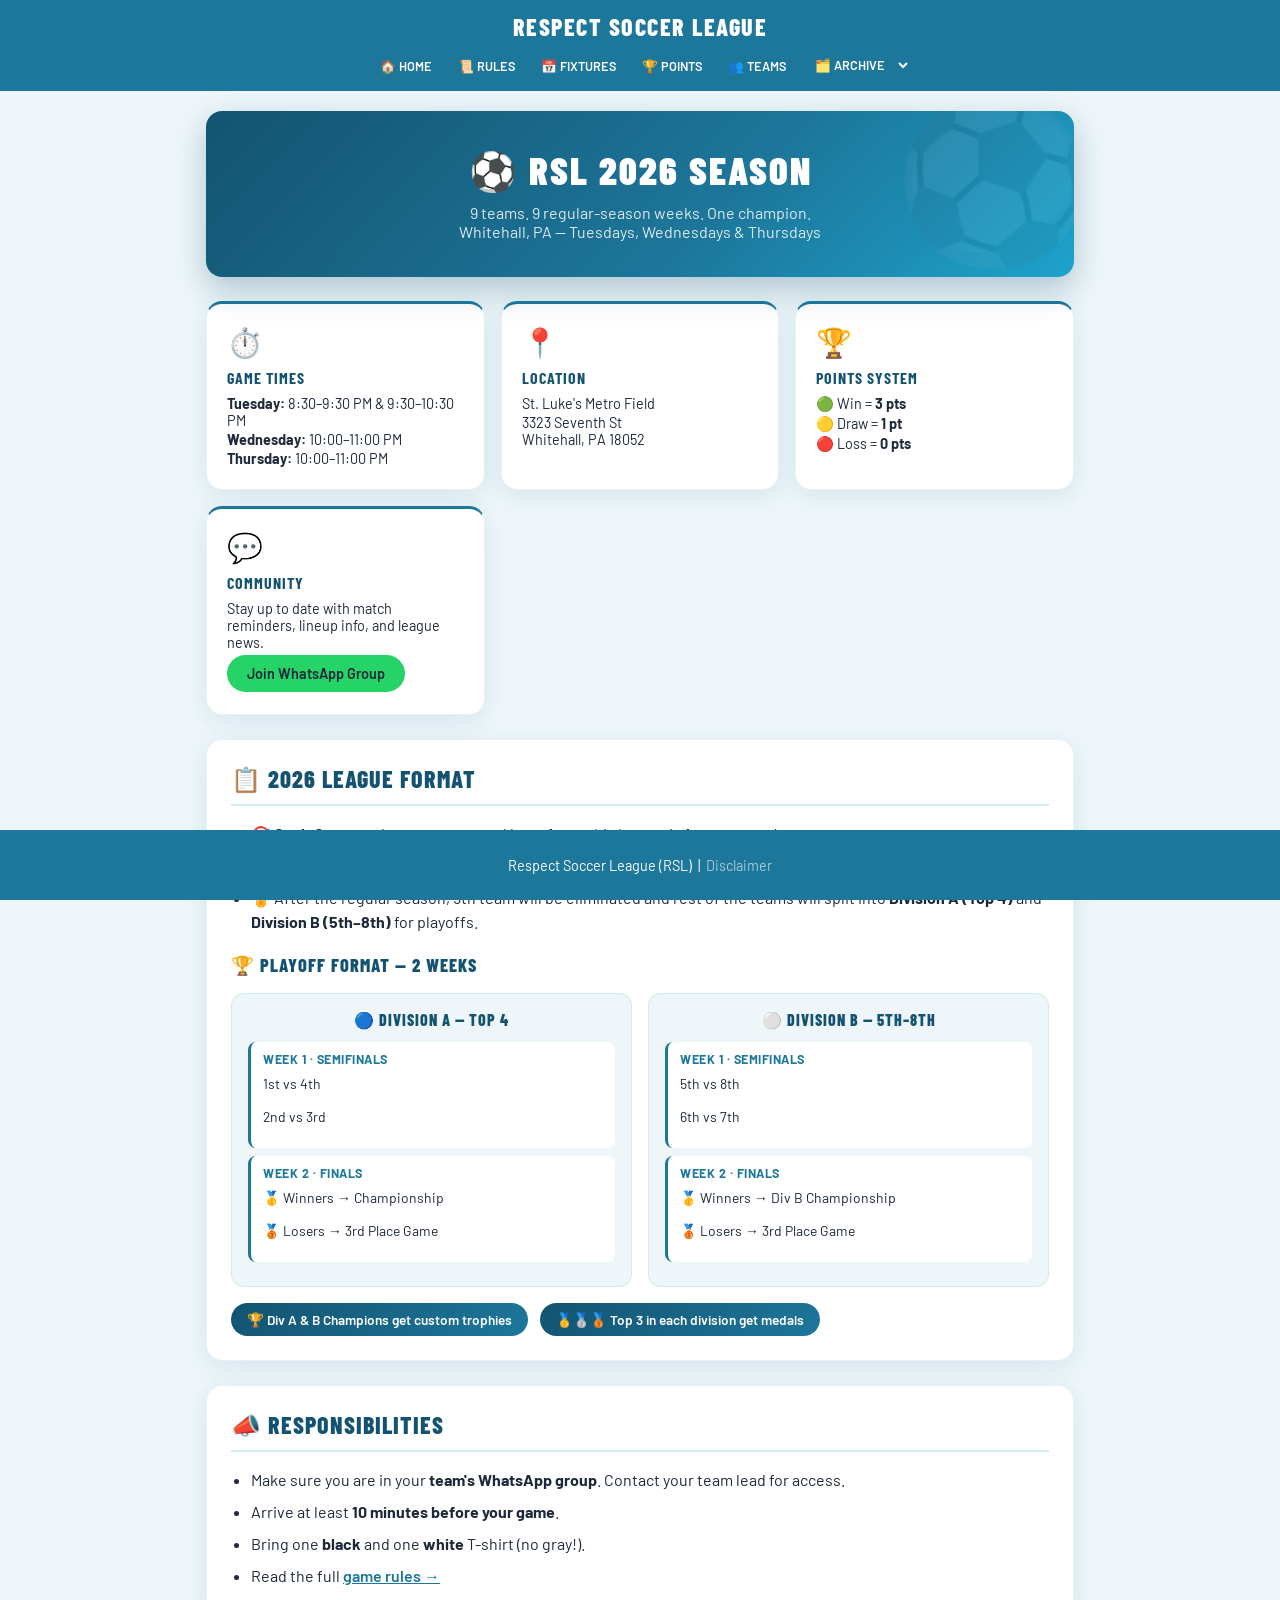
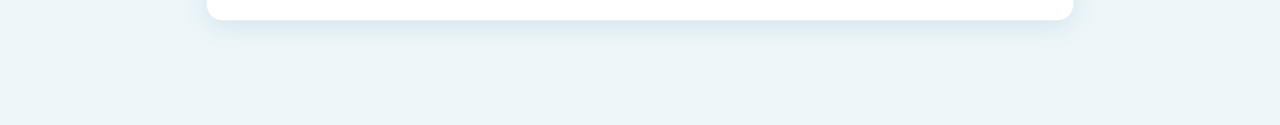
==== commit 86085990: "Update sizing" ====
--- a/index.html
+++ b/index.html
@@ -73,7 +73,7 @@
       <ul>
         <li>🎯 <strong>Goal:</strong> Get together, compete, and have fun — this league is for everyone!</li>
         <li>📅 <strong>Regular Season:</strong> 8 games per team, round-robin format.</li>
-        <li>🏅 After the regular season, teams split into <strong>Division A (Top 4)</strong> and <strong>Division B (5th–8th)</strong> for playoffs.</li>
+        <li>🏅 After the regular season, 9th team will be eliminated and rest of the teams will split into <strong>Division A (Top 4)</strong> and <strong>Division B (5th–8th)</strong> for playoffs.</li>
       </ul>
 
       <!-- Playoff bracket -->
--- a/styles.css
+++ b/styles.css
@@ -332,27 +332,41 @@
 
 /* ── STANDINGS TABLE ─────────────────────────────────────── */
 .standings-table {
-  table-layout: auto !important;
+  table-layout: fixed;
   width: 100%;
 }
 
-.col-team, .team-cell {
-  width: 35%;
+/* # rank column */
+.standings-table th:nth-child(1),
+.standings-table td:nth-child(1) {
+  width: 6%;
+  text-align: center !important;
+  padding: 8px 2px;
+  font-weight: bold;
+  color: #7f8c8d;
+}
+
+/* Team name — gets the most space */
+.col-team, .team-cell,
+.standings-table th:nth-child(2),
+.standings-table td:nth-child(2) {
+  width: 30%;
   text-align: left !important;
-  padding-left: 12px !important;
+  padding-left: 8px !important;
   font-weight: bold;
-}
-
-.col-stat {
-  width: 7%;
-  font-size: 0.85em;
+  overflow: hidden;
+  text-overflow: ellipsis;
   white-space: nowrap;
 }
 
-.standings-table td:first-child {
-  text-align: left !important;
-  padding-left: 15px !important;
-  font-size: 0.9em;
+/* All stat columns — equal width, no wrapping */
+.col-stat,
+.standings-table th:nth-child(n+3),
+.standings-table td:nth-child(n+3) {
+  width: 8%;
+  text-align: center;
+  white-space: nowrap;
+  padding: 8px 2px;
 }
 
 /* ── STATUS CLASSES (fixtures page) ─────────────────────── */
@@ -625,23 +639,48 @@
   transform: translateY(-1px);
 }
 
+/* ── FIXTURES FONT SIZES (desktop) ───────────────────────── */
+.game-row td {
+  font-size: 1rem;
+}
+
+.week-title-row th {
+  font-size: 1.3rem;
+}
+
+.date-header-row th {
+  font-size: 1.05rem;
+}
+
 /* ── RESPONSIVE ──────────────────────────────────────────── */
 @media (max-width: 600px) {
   main { padding: 12px 10px 80px; }
 
-  .bracket-grid {
-    grid-template-columns: 1fr;
-  }
-
-  .standings-table { font-size: 0.72em; }
-  .col-team        { width: 30% !important; }
-
-  th, td { padding: 5px 3px; }
-
+  .bracket-grid { grid-template-columns: 1fr; }
+
+  /* Standings: readable on mobile without squishing */
+  .standings-table {
+    font-size: 0.78em;
+  }
+  .standings-table th:nth-child(2),
+  .standings-table td:nth-child(2) {
+    width: 28% !important;
+  }
+  .standings-table th:nth-child(1),
+  .standings-table td:nth-child(1) {
+    width: 5% !important;
+  }
+
+  th, td { padding: 6px 2px; }
+
+  /* Fixtures padding */
   .fixtures-table td,
-  .fixtures-table th { padding: 4px 2px !important; }
-
-  .game-row td { font-size: 0.82rem !important; }
+  .fixtures-table th { padding: 6px 3px !important; }
+
+  /* Fixtures font size — bigger than before */
+  .game-row td { font-size: 0.9rem !important; }
+
+  .score { font-size: 0.95rem !important; }
 
   /* On mobile, give more room to team names, shrink score column */
   .fixtures-table thead tr:not(.week-title-row) th:nth-child(1),
@@ -654,21 +693,18 @@
   .fixtures-table thead tr:not(.week-title-row) th:nth-child(2),
   .game-row td:nth-child(2) {
     width: 20% !important;
-    font-size: 0.75rem !important;
-    white-space: nowrap;
   }
 
   .week-title-row th {
-    font-size: 1rem !important;
-    padding: 8px !important;
+    font-size: 1.05rem !important;
+    padding: 10px !important;
   }
 
   .date-header-row th {
-    font-size: 0.85rem !important;
-    padding: 5px !important;
+    font-size: 0.9rem !important;
+    padding: 6px !important;
   }
 
   .hero h2 { font-size: 1.8rem; }
-
   .info-grid { grid-template-columns: 1fr; }
-}
+}
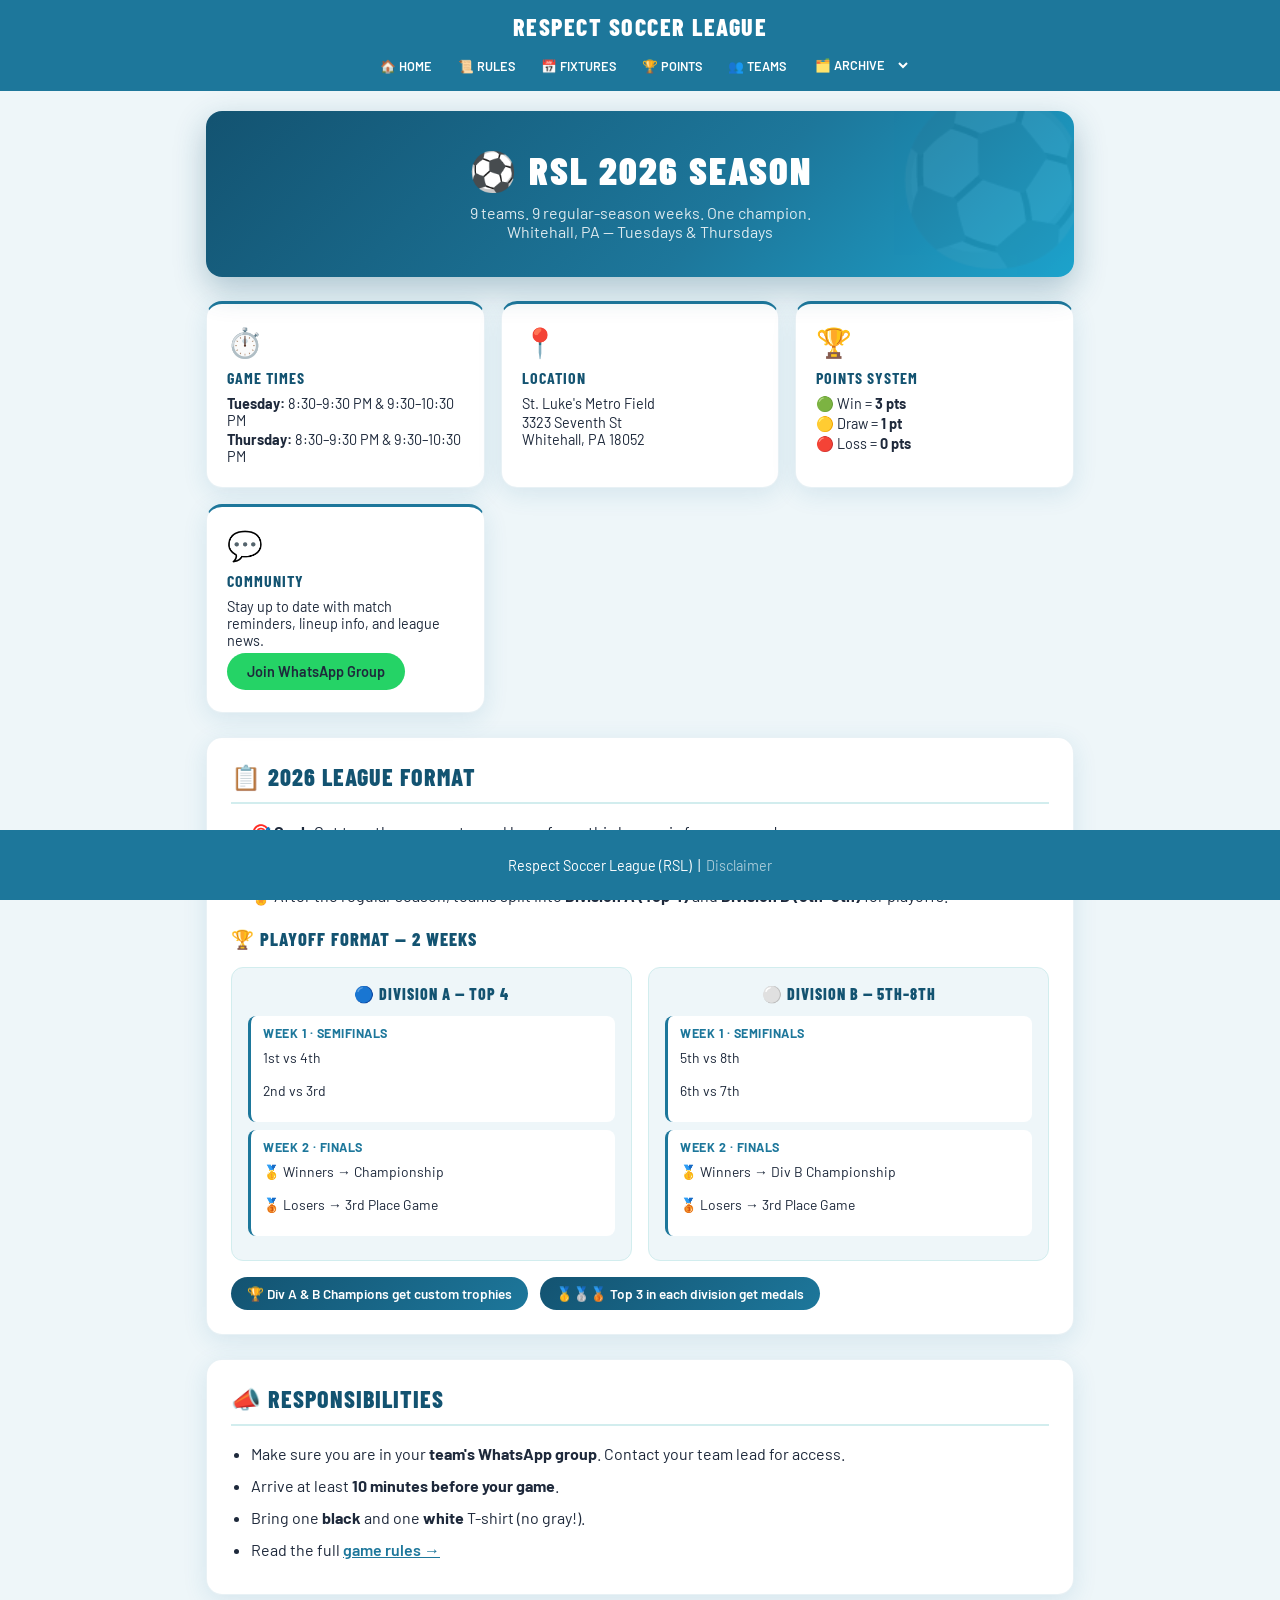
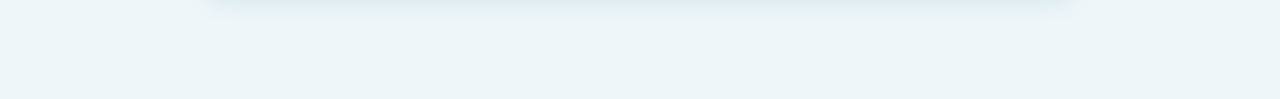
==== commit 9b78d028: "Update dates" ====
--- a/index.html
+++ b/index.html
@@ -32,7 +32,7 @@
     <!-- ── HERO ───────────────────────────────────── -->
     <div class="hero">
       <h2>⚽ RSL 2026 Season</h2>
-      <p>9 teams. 9 regular-season weeks. One champion.<br>Whitehall, PA — Tuesdays, Wednesdays & Thursdays</p>
+      <p>9 teams. 9 regular-season weeks. One champion.<br>Whitehall, PA — Tuesdays & Thursdays</p>
     </div>
 
     <!-- ── QUICK INFO CARDS ────────────────────────── -->
@@ -41,8 +41,7 @@
         <span class="card-icon">⏱️</span>
         <h3>Game Times</h3>
         <p><strong>Tuesday:</strong> 8:30–9:30 PM &amp; 9:30–10:30 PM</p>
-        <p><strong>Wednesday:</strong> 10:00–11:00 PM</p>
-        <p><strong>Thursday:</strong> 10:00–11:00 PM</p>
+        <p><strong>Thursday:</strong> 8:30–9:30 PM &amp; 9:30–10:30 PM</p>
       </div>
       <div class="info-card">
         <span class="card-icon">📍</span>
@@ -73,7 +72,7 @@
       <ul>
         <li>🎯 <strong>Goal:</strong> Get together, compete, and have fun — this league is for everyone!</li>
         <li>📅 <strong>Regular Season:</strong> 8 games per team, round-robin format.</li>
-        <li>🏅 After the regular season, 9th team will be eliminated and rest of the teams will split into <strong>Division A (Top 4)</strong> and <strong>Division B (5th–8th)</strong> for playoffs.</li>
+        <li>🏅 After the regular season, teams split into <strong>Division A (Top 4)</strong> and <strong>Division B (5th–8th)</strong> for playoffs.</li>
       </ul>
 
       <!-- Playoff bracket -->
--- a/styles.css
+++ b/styles.css
@@ -330,43 +330,64 @@
   font-size: 0.95rem;
 }
 
-/* ── STANDINGS TABLE ─────────────────────────────────────── */
+/* ═══════════════════════════════════════════════════════════
+   STANDINGS TABLE — fully isolated, does not affect other tables
+   ═══════════════════════════════════════════════════════════ */
+
+/* Base table */
 .standings-table {
-  table-layout: fixed;
-  width: 100%;
-}
-
-/* # rank column */
-.standings-table th:nth-child(1),
-.standings-table td:nth-child(1) {
-  width: 6%;
+  table-layout: auto !important; /* Let the browser fit columns to their content naturally */
+  width: 100% !important;
+  border-collapse: collapse !important;
+  font-size: 0.84em;
+}
+
+/* Reset any widths inherited from the fixtures table */
+.standings-table th,
+.standings-table td {
+  width: auto !important;
+}
+
+/* ── Column 1: # rank ── */
+.standings-table th.col-stat:first-child,
+.standings-table td.col-stat:first-child {
   text-align: center !important;
-  padding: 8px 2px;
+  padding: 8px 4px !important;
   font-weight: bold;
   color: #7f8c8d;
-}
-
-/* Team name — gets the most space */
-.col-team, .team-cell,
-.standings-table th:nth-child(2),
-.standings-table td:nth-child(2) {
-  width: 30%;
+  white-space: nowrap;
+}
+
+/* ── Column 2: Team name ── */
+.standings-table th.col-team,
+.standings-table td.team-cell {
   text-align: left !important;
   padding-left: 8px !important;
   font-weight: bold;
-  overflow: hidden;
-  text-overflow: ellipsis;
+  white-space: nowrap; /* Keeps the name on one line without the ... */
+}
+
+/* ── Columns 3–10: stat columns (P W D L GF GA GD PTS) ── */
+.standings-table th.col-stat:not(:first-child),
+.standings-table td.col-stat:not(:first-child) {
+  text-align: center !important;
+  padding: 8px 4px !important;
   white-space: nowrap;
 }
 
-/* All stat columns — equal width, no wrapping */
-.col-stat,
-.standings-table th:nth-child(n+3),
-.standings-table td:nth-child(n+3) {
-  width: 8%;
-  text-align: center;
-  white-space: nowrap;
-  padding: 8px 2px;
+/* Mobile adjustments */
+@media (max-width: 600px) {
+  .standings-table {
+    font-size: 0.75em; /* Slightly smaller font to ensure all columns fit on narrow screens */
+  }
+  .standings-table th,
+  .standings-table td {
+    padding: 6px 3px !important;
+  }
+  .standings-table th.col-team,
+  .standings-table td.team-cell {
+    padding-left: 6px !important;
+  }
 }
 
 /* ── STATUS CLASSES (fixtures page) ─────────────────────── */
@@ -658,18 +679,7 @@
 
   .bracket-grid { grid-template-columns: 1fr; }
 
-  /* Standings: readable on mobile without squishing */
-  .standings-table {
-    font-size: 0.78em;
-  }
-  .standings-table th:nth-child(2),
-  .standings-table td:nth-child(2) {
-    width: 28% !important;
-  }
-  .standings-table th:nth-child(1),
-  .standings-table td:nth-child(1) {
-    width: 5% !important;
-  }
+
 
   th, td { padding: 6px 2px; }
 
